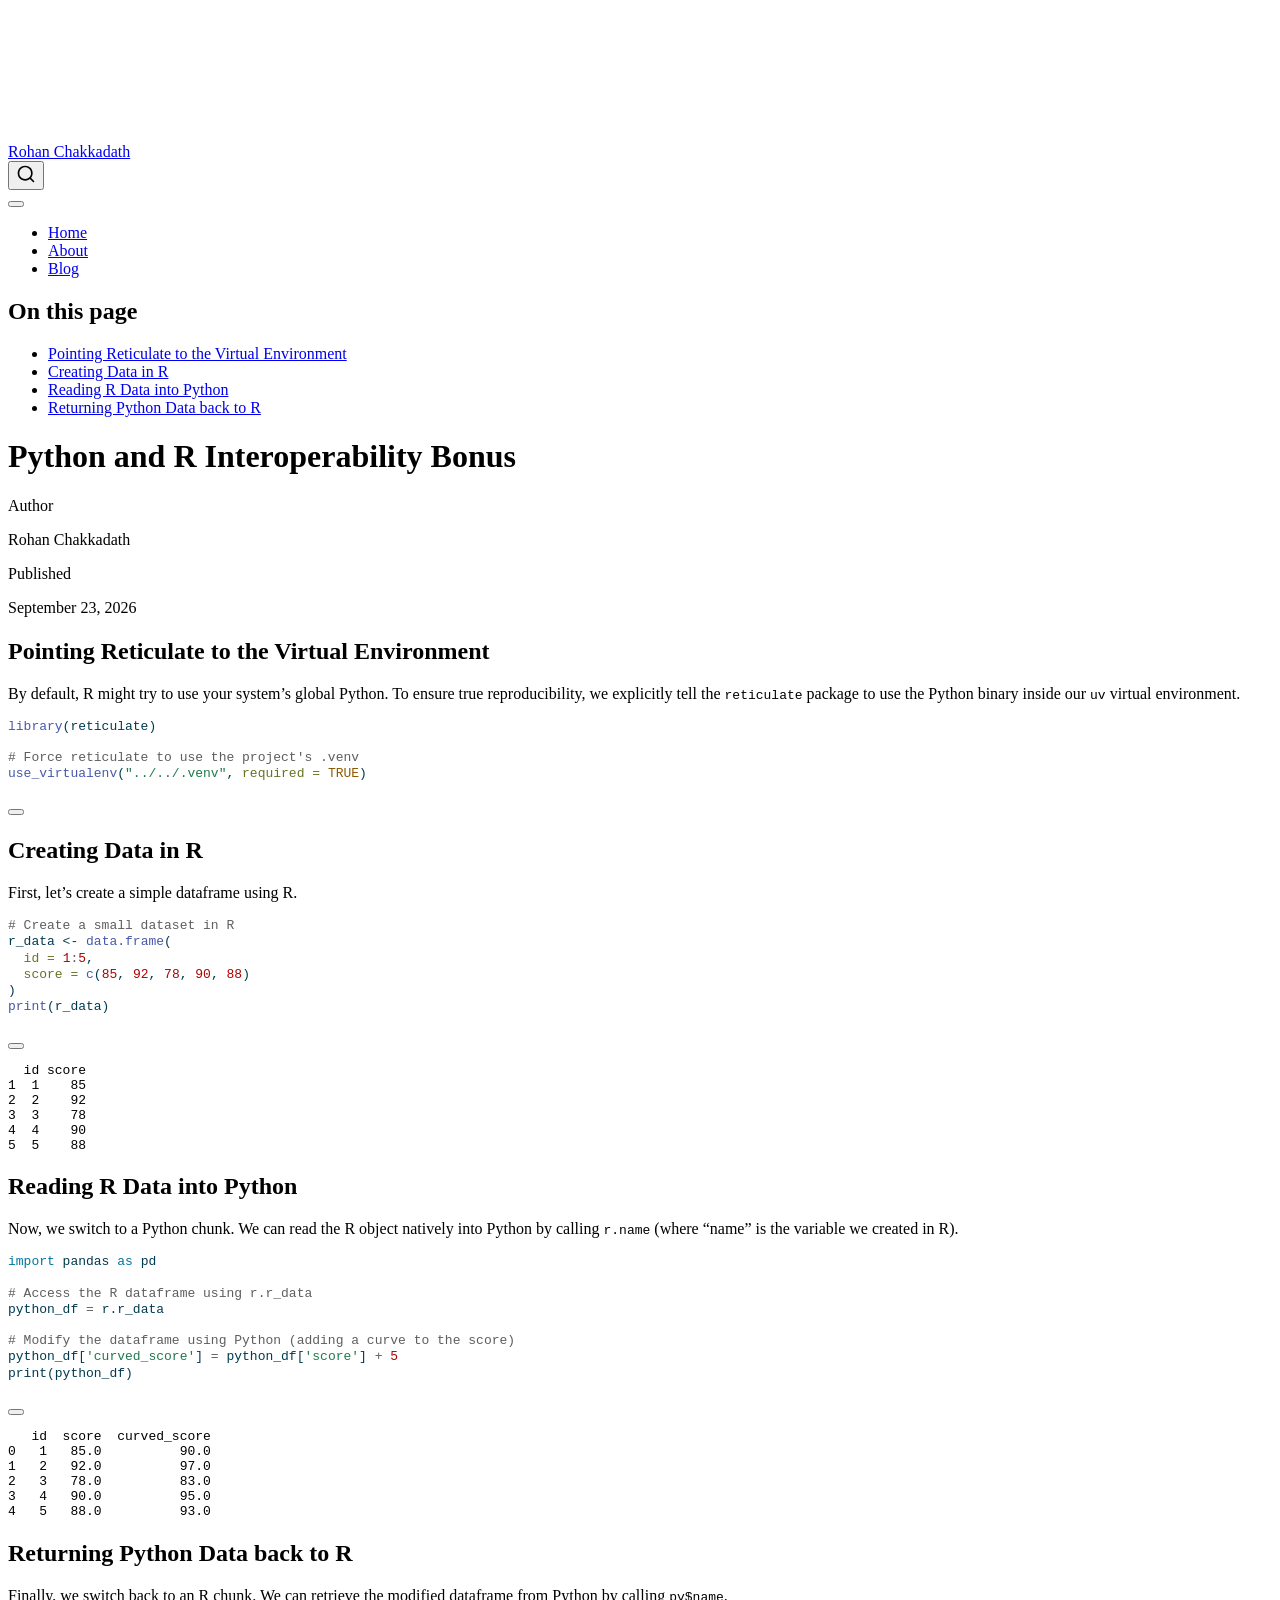
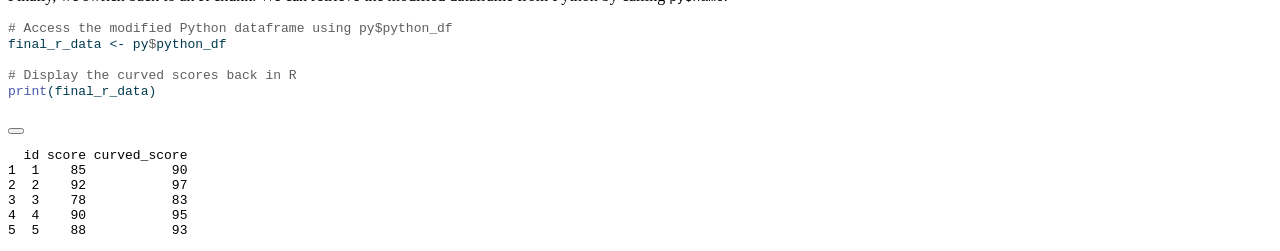
==== docs/posts/bonus-interoperability/index.html @ 159ff7c3 "Bonus post added for interoperability" ====
<!DOCTYPE html>
<html xmlns="http://www.w3.org/1999/xhtml" lang="en" xml:lang="en"><head>

<meta charset="utf-8">
<meta name="generator" content="quarto-1.10.18">

<meta name="viewport" content="width=device-width, initial-scale=1.0, user-scalable=yes">

<meta name="author" content="Rohan Chakkadath">
<meta name="dcterms.date" content="2026-09-23">

<title>Python and R Interoperability Bonus – Rohan Chakkadath</title>
<style>
/* Default styles provided by pandoc.
** See https://pandoc.org/MANUAL.html#variables-for-html for config info.
*/
span.smallcaps{font-variant: small-caps;}
div.columns{display: flex; gap: 1.5em;}
div.column{flex: auto;}
@media screen {
div.columns{gap: min(4vw, 1.5em);}
div.column{overflow-x: auto;}
}
div.hanging-indent{margin-left: 1.5em; text-indent: -1.5em;}
ul.task-list{list-style: none;}
ul.task-list li input[type="checkbox"] {
  width: 0.8em;
  margin: 0 0.8em 0.2em -1em; /* quarto-specific, see https://github.com/quarto-dev/quarto-cli/issues/4556 */ 
  vertical-align: middle;
}
/* CSS for syntax highlighting */
html { -webkit-text-size-adjust: 100%; }
pre > code.sourceCode { white-space: pre; position: relative; }
pre > code.sourceCode > span { display: inline-block; line-height: 1.25; }
pre > code.sourceCode > span:empty { height: 1.2em; }
.sourceCode { overflow: visible; }
code.sourceCode > span { color: inherit; text-decoration: inherit; }
div.sourceCode { margin: 1em 0; }
pre.sourceCode { margin: 0; }
@media screen {
div.sourceCode { overflow: auto; }
}
@media print {
pre > code.sourceCode { white-space: pre-wrap; }
pre > code.sourceCode > span { text-indent: -5em; padding-left: 5em; }
}
pre.numberSource code
  { counter-reset: source-line 0; }
pre.numberSource code > span
  { position: relative; left: -4em; counter-increment: source-line; }
pre.numberSource code > span > a:first-child::before
  { content: counter(source-line);
    position: relative; left: -1em; text-align: right; vertical-align: baseline;
    border: none; display: inline-block;
    -webkit-touch-callout: none; -webkit-user-select: none;
    -khtml-user-select: none; -moz-user-select: none;
    -ms-user-select: none; user-select: none;
    padding: 0 4px; width: 4em;
  }
pre.numberSource { margin-left: 3em;  padding-left: 4px; }
div.sourceCode
  {   }
@media screen {
pre > code.sourceCode > span > a:first-child::before { text-decoration: underline; }
}
</style>


<script src="../../site_libs/quarto-nav/quarto-nav.js"></script>
<script src="../../site_libs/quarto-nav/headroom.min.js"></script>
<script src="../../site_libs/clipboard/clipboard.min.js"></script>
<script src="../../site_libs/quarto-search/autocomplete.umd.js"></script>
<script src="../../site_libs/quarto-search/fuse.min.js"></script>
<script src="../../site_libs/quarto-search/quarto-search.js"></script>
<meta name="quarto:offset" content="../../">
<script src="../../site_libs/quarto-html/quarto.js" type="module"></script>
<script src="../../site_libs/quarto-html/tabsets/tabsets.js" type="module"></script>
<script src="../../site_libs/quarto-html/popper.min.js"></script>
<script src="../../site_libs/quarto-html/tippy.umd.min.js"></script>
<script src="../../site_libs/quarto-html/anchor.min.js"></script>
<link href="../../site_libs/quarto-html/tippy.css" rel="stylesheet">
<link href="../../site_libs/quarto-html/quarto-syntax-highlighting-64a204ab8560d761af7679ceaba22944.css" rel="stylesheet" id="quarto-text-highlighting-styles">
<script src="../../site_libs/bootstrap/bootstrap.min.js"></script>
<link href="../../site_libs/bootstrap/bootstrap-icons.css" rel="stylesheet">
<link href="../../site_libs/bootstrap/bootstrap-445b8638c3d06994fee0907d791121c4.min.css" rel="stylesheet" append-hash="true" id="quarto-bootstrap" data-mode="light">
<script id="quarto-search-options" type="application/json">{
  "location": "navbar",
  "copy-button": false,
  "collapse-after": 3,
  "panel-placement": "end",
  "type": "overlay",
  "limit": 50,
  "keyboard-shortcut": [
    "f",
    "/",
    "s"
  ],
  "show-item-context": false,
  "language": {
    "search-no-results-text": "No results",
    "search-matching-documents-text": "matching documents",
    "search-copy-link-title": "Copy link to search",
    "search-hide-matches-text": "Hide additional matches",
    "search-more-match-text": "more match in this document",
    "search-more-matches-text": "more matches in this document",
    "search-clear-button-title": "Clear",
    "search-text-placeholder": "",
    "search-detached-cancel-button-title": "Cancel",
    "search-submit-button-title": "Submit",
    "search-label": "Search"
  }
}</script>


<link rel="stylesheet" href="../../styles.css">
</head>

<body class="nav-fixed quarto-light">

<div id="quarto-search-results"></div>
  <header id="quarto-header" class="headroom fixed-top">
    <nav class="navbar navbar-expand-lg " data-bs-theme="dark">
      <div class="navbar-container container-fluid">
      <div class="navbar-brand-container mx-auto">
    <a class="navbar-brand" href="../../index.html">
    <span class="navbar-title">Rohan Chakkadath</span>
    </a>
  </div>
            <div id="quarto-search" class="" title="Search"></div>
          <button class="navbar-toggler" type="button" data-bs-toggle="collapse" data-bs-target="#navbarCollapse" aria-controls="navbarCollapse" role="menu" aria-expanded="false" aria-label="Toggle navigation" onclick="if (window.quartoToggleHeadroom) { window.quartoToggleHeadroom(); }">
  <span class="navbar-toggler-icon"></span>
</button>
          <div class="collapse navbar-collapse" id="navbarCollapse">
            <ul class="navbar-nav navbar-nav-scroll me-auto">
  <li class="nav-item">
    <a class="nav-link" href="../../index.html"> 
<span class="menu-text">Home</span></a>
  </li>  
  <li class="nav-item">
    <a class="nav-link" href="../../about.html"> 
<span class="menu-text">About</span></a>
  </li>  
  <li class="nav-item">
    <a class="nav-link" href="../../blog.html"> 
<span class="menu-text">Blog</span></a>
  </li>  
</ul>
          </div> <!-- /navcollapse -->
            <div class="quarto-navbar-tools">
</div>
      </div> <!-- /container-fluid -->
    </nav>
</header>
<!-- content -->
<div id="quarto-content" class="quarto-container page-columns page-rows-contents page-layout-article page-navbar">
<!-- sidebar -->
<!-- margin-sidebar -->
    <div id="quarto-margin-sidebar" class="sidebar margin-sidebar">
        <nav id="TOC" role="doc-toc" class="toc-active">
    <h2 id="toc-title">On this page</h2>
   
  <ul>
  <li><a href="#pointing-reticulate-to-the-virtual-environment" id="toc-pointing-reticulate-to-the-virtual-environment" class="nav-link active" data-scroll-target="#pointing-reticulate-to-the-virtual-environment">Pointing Reticulate to the Virtual Environment</a></li>
  <li><a href="#creating-data-in-r" id="toc-creating-data-in-r" class="nav-link" data-scroll-target="#creating-data-in-r">Creating Data in R</a></li>
  <li><a href="#reading-r-data-into-python" id="toc-reading-r-data-into-python" class="nav-link" data-scroll-target="#reading-r-data-into-python">Reading R Data into Python</a></li>
  <li><a href="#returning-python-data-back-to-r" id="toc-returning-python-data-back-to-r" class="nav-link" data-scroll-target="#returning-python-data-back-to-r">Returning Python Data back to R</a></li>
  </ul>
</nav>
    </div>
<!-- main -->
<main class="content" id="quarto-document-content">

<header id="title-block-header" class="quarto-title-block default">
<div class="quarto-title">
<h1 class="title">Python and R Interoperability Bonus</h1>
</div>



<div class="quarto-title-meta">

    <div>
    <div class="quarto-title-meta-heading">Author</div>
    <div class="quarto-title-meta-contents">
             <p>Rohan Chakkadath </p>
          </div>
  </div>
    
    <div>
    <div class="quarto-title-meta-heading">Published</div>
    <div class="quarto-title-meta-contents">
      <p class="date">September 23, 2026</p>
    </div>
  </div>
  
    
  </div>
  


</header>


<section id="pointing-reticulate-to-the-virtual-environment" class="level2">
<h2 class="anchored" data-anchor-id="pointing-reticulate-to-the-virtual-environment">Pointing Reticulate to the Virtual Environment</h2>
<p>By default, R might try to use your system’s global Python. To ensure true reproducibility, we explicitly tell the <code>reticulate</code> package to use the Python binary inside our <code>uv</code> virtual environment.</p>
<div class="cell">
<div class="code-copy-outer-scaffold"><div class="sourceCode cell-code" id="cb1"><pre class="sourceCode r code-with-copy"><code class="sourceCode r"><span id="cb1-1"><a href="#cb1-1" aria-hidden="true" tabindex="-1"></a><span class="fu">library</span>(reticulate)</span>
<span id="cb1-2"><a href="#cb1-2" aria-hidden="true" tabindex="-1"></a></span>
<span id="cb1-3"><a href="#cb1-3" aria-hidden="true" tabindex="-1"></a><span class="co"># Force reticulate to use the project's .venv</span></span>
<span id="cb1-4"><a href="#cb1-4" aria-hidden="true" tabindex="-1"></a><span class="fu">use_virtualenv</span>(<span class="st">"../../.venv"</span>, <span class="at">required =</span> <span class="cn">TRUE</span>)</span></code></pre></div><button title="Copy to Clipboard" class="code-copy-button"><i class="bi"></i></button></div>
</div>
</section>
<section id="creating-data-in-r" class="level2">
<h2 class="anchored" data-anchor-id="creating-data-in-r">Creating Data in R</h2>
<p>First, let’s create a simple dataframe using R.</p>
<div class="cell">
<div class="code-copy-outer-scaffold"><div class="sourceCode cell-code" id="cb2"><pre class="sourceCode r code-with-copy"><code class="sourceCode r"><span id="cb2-1"><a href="#cb2-1" aria-hidden="true" tabindex="-1"></a><span class="co"># Create a small dataset in R</span></span>
<span id="cb2-2"><a href="#cb2-2" aria-hidden="true" tabindex="-1"></a>r_data <span class="ot">&lt;-</span> <span class="fu">data.frame</span>(</span>
<span id="cb2-3"><a href="#cb2-3" aria-hidden="true" tabindex="-1"></a>  <span class="at">id =</span> <span class="dv">1</span><span class="sc">:</span><span class="dv">5</span>,</span>
<span id="cb2-4"><a href="#cb2-4" aria-hidden="true" tabindex="-1"></a>  <span class="at">score =</span> <span class="fu">c</span>(<span class="dv">85</span>, <span class="dv">92</span>, <span class="dv">78</span>, <span class="dv">90</span>, <span class="dv">88</span>)</span>
<span id="cb2-5"><a href="#cb2-5" aria-hidden="true" tabindex="-1"></a>)</span>
<span id="cb2-6"><a href="#cb2-6" aria-hidden="true" tabindex="-1"></a><span class="fu">print</span>(r_data)</span></code></pre></div><button title="Copy to Clipboard" class="code-copy-button"><i class="bi"></i></button></div>
<div class="cell-output cell-output-stdout">
<pre><code>  id score
1  1    85
2  2    92
3  3    78
4  4    90
5  5    88</code></pre>
</div>
</div>
</section>
<section id="reading-r-data-into-python" class="level2">
<h2 class="anchored" data-anchor-id="reading-r-data-into-python">Reading R Data into Python</h2>
<p>Now, we switch to a Python chunk. We can read the R object natively into Python by calling <code>r.name</code> (where “name” is the variable we created in R).</p>
<div class="cell">
<div class="code-copy-outer-scaffold"><div class="sourceCode cell-code" id="cb4"><pre class="sourceCode python code-with-copy"><code class="sourceCode python"><span id="cb4-1"><a href="#cb4-1" aria-hidden="true" tabindex="-1"></a><span class="im">import</span> pandas <span class="im">as</span> pd</span>
<span id="cb4-2"><a href="#cb4-2" aria-hidden="true" tabindex="-1"></a></span>
<span id="cb4-3"><a href="#cb4-3" aria-hidden="true" tabindex="-1"></a><span class="co"># Access the R dataframe using r.r_data</span></span>
<span id="cb4-4"><a href="#cb4-4" aria-hidden="true" tabindex="-1"></a>python_df <span class="op">=</span> r.r_data</span>
<span id="cb4-5"><a href="#cb4-5" aria-hidden="true" tabindex="-1"></a></span>
<span id="cb4-6"><a href="#cb4-6" aria-hidden="true" tabindex="-1"></a><span class="co"># Modify the dataframe using Python (adding a curve to the score)</span></span>
<span id="cb4-7"><a href="#cb4-7" aria-hidden="true" tabindex="-1"></a>python_df[<span class="st">'curved_score'</span>] <span class="op">=</span> python_df[<span class="st">'score'</span>] <span class="op">+</span> <span class="dv">5</span></span>
<span id="cb4-8"><a href="#cb4-8" aria-hidden="true" tabindex="-1"></a><span class="bu">print</span>(python_df)</span></code></pre></div><button title="Copy to Clipboard" class="code-copy-button"><i class="bi"></i></button></div>
<div class="cell-output cell-output-stdout">
<pre><code>   id  score  curved_score
0   1   85.0          90.0
1   2   92.0          97.0
2   3   78.0          83.0
3   4   90.0          95.0
4   5   88.0          93.0</code></pre>
</div>
</div>
</section>
<section id="returning-python-data-back-to-r" class="level2">
<h2 class="anchored" data-anchor-id="returning-python-data-back-to-r">Returning Python Data back to R</h2>
<p>Finally, we switch back to an R chunk. We can retrieve the modified dataframe from Python by calling <code>py$name</code>.</p>
<div class="cell">
<div class="code-copy-outer-scaffold"><div class="sourceCode cell-code" id="cb6"><pre class="sourceCode r code-with-copy"><code class="sourceCode r"><span id="cb6-1"><a href="#cb6-1" aria-hidden="true" tabindex="-1"></a><span class="co"># Access the modified Python dataframe using py$python_df</span></span>
<span id="cb6-2"><a href="#cb6-2" aria-hidden="true" tabindex="-1"></a>final_r_data <span class="ot">&lt;-</span> py<span class="sc">$</span>python_df</span>
<span id="cb6-3"><a href="#cb6-3" aria-hidden="true" tabindex="-1"></a></span>
<span id="cb6-4"><a href="#cb6-4" aria-hidden="true" tabindex="-1"></a><span class="co"># Display the curved scores back in R</span></span>
<span id="cb6-5"><a href="#cb6-5" aria-hidden="true" tabindex="-1"></a><span class="fu">print</span>(final_r_data)</span></code></pre></div><button title="Copy to Clipboard" class="code-copy-button"><i class="bi"></i></button></div>
<div class="cell-output cell-output-stdout">
<pre><code>  id score curved_score
1  1    85           90
2  2    92           97
3  3    78           83
4  4    90           95
5  5    88           93</code></pre>
</div>
</div>


</section>

</main> <!-- /main -->
<script id="quarto-html-after-body" type="application/javascript">
  window.document.addEventListener("DOMContentLoaded", function (event) {
    const icon = "";
    const anchorJS = new window.AnchorJS();
    anchorJS.options = {
      placement: 'right',
      icon: icon
    };
    anchorJS.add('.anchored');
    const isCodeAnnotation = (el) => {
      for (const clz of el.classList) {
        if (clz.startsWith('code-annotation-')) {                     
          return true;
        }
      }
      return false;
    }
    const onCopySuccess = function(e) {
      // button target
      const button = e.trigger;
      // don't keep focus
      button.blur();
      // flash "checked"
      button.classList.add('code-copy-button-checked');
      var currentTitle = button.getAttribute("title");
      button.setAttribute("title", "Copied!");
      let tooltip;
      if (window.bootstrap) {
        button.setAttribute("data-bs-toggle", "tooltip");
        button.setAttribute("data-bs-placement", "left");
        button.setAttribute("data-bs-title", "Copied!");
        tooltip = new bootstrap.Tooltip(button, 
          { trigger: "manual", 
            customClass: "code-copy-button-tooltip",
            offset: [0, -8]});
        tooltip.show();    
      }
      setTimeout(function() {
        if (tooltip) {
          tooltip.hide();
          button.removeAttribute("data-bs-title");
          button.removeAttribute("data-bs-toggle");
          button.removeAttribute("data-bs-placement");
        }
        button.setAttribute("title", currentTitle);
        button.classList.remove('code-copy-button-checked');
      }, 1000);
      // clear code selection
      e.clearSelection();
    }
    const getTextToCopy = function(trigger) {
      const outerScaffold = trigger.parentElement.cloneNode(true);
      const codeEl = outerScaffold.querySelector('code');
      for (const childEl of codeEl.children) {
        if (isCodeAnnotation(childEl)) {
          childEl.remove();
        }
      }
      return codeEl.innerText;
    }
    const clipboard = new window.ClipboardJS('.code-copy-button:not([data-in-quarto-modal])', {
      text: getTextToCopy
    });
    clipboard.on('success', onCopySuccess);
    if (window.document.getElementById('quarto-embedded-source-code-modal')) {
      const clipboardModal = new window.ClipboardJS('.code-copy-button[data-in-quarto-modal]', {
        text: getTextToCopy,
        container: window.document.getElementById('quarto-embedded-source-code-modal')
      });
      clipboardModal.on('success', onCopySuccess);
    }
      var localhostRegex = new RegExp(/^(?:http|https):\/\/localhost\:?[0-9]*\//);
      var mailtoRegex = new RegExp(/^mailto:/);
        var filterRegex = new RegExp('/' + window.location.host + '/');
      var isInternal = (href) => {
          return filterRegex.test(href) || localhostRegex.test(href) || mailtoRegex.test(href);
      }
      // Inspect non-navigation links and adorn them if external
     var links = window.document.querySelectorAll('a[href]:not(.nav-link):not(.navbar-brand):not(.toc-action):not(.sidebar-link):not(.sidebar-item-toggle):not(.pagination-link):not(.no-external):not([aria-hidden]):not(.dropdown-item):not(.quarto-navigation-tool):not(.about-link)');
      for (var i=0; i<links.length; i++) {
        const link = links[i];
        if (!isInternal(link.href)) {
          // undo the damage that might have been done by quarto-nav.js in the case of
          // links that we want to consider external
          if (link.dataset.originalHref !== undefined) {
            link.href = link.dataset.originalHref;
          }
        }
      }
    function tippyHover(el, contentFn, onTriggerFn, onUntriggerFn) {
      const config = {
        allowHTML: true,
        maxWidth: 500,
        delay: 100,
        arrow: false,
        appendTo: function(el) {
            return el.parentElement;
        },
        interactive: true,
        interactiveBorder: 10,
        theme: 'quarto',
        placement: 'bottom-start',
      };
      if (contentFn) {
        config.content = contentFn;
      }
      if (onTriggerFn) {
        config.onTrigger = onTriggerFn;
      }
      if (onUntriggerFn) {
        config.onUntrigger = onUntriggerFn;
      }
      window.tippy(el, config); 
    }
    const noterefs = window.document.querySelectorAll('a[role="doc-noteref"]');
    for (var i=0; i<noterefs.length; i++) {
      const ref = noterefs[i];
      tippyHover(ref, function() {
        // use id or data attribute instead here
        let href = ref.getAttribute('data-footnote-href') || ref.getAttribute('href');
        try { href = new URL(href).hash; } catch {}
        const id = href.replace(/^#\/?/, "");
        const note = window.document.getElementById(id);
        if (note) {
          return note.innerHTML;
        } else {
          return "";
        }
      });
    }
    const xrefs = window.document.querySelectorAll('a.quarto-xref');
    const processXRef = (id, note) => {
      // Strip column container classes
      const stripColumnClz = (el) => {
        el.classList.remove("page-full", "page-columns");
        if (el.children) {
          for (const child of el.children) {
            stripColumnClz(child);
          }
        }
      }
      stripColumnClz(note)
      if (id === null || id.startsWith('sec-')) {
        // Special case sections, only their first couple elements
        const container = document.createElement("div");
        if (note.children && note.children.length > 2) {
          container.appendChild(note.children[0].cloneNode(true));
          for (let i = 1; i < note.children.length; i++) {
            const child = note.children[i];
            if (child.tagName === "P" && child.innerText === "") {
              continue;
            } else {
              container.appendChild(child.cloneNode(true));
              break;
            }
          }
          if (window.Quarto?.typesetMath) {
            window.Quarto.typesetMath(container);
          }
          return container.innerHTML
        } else {
          if (window.Quarto?.typesetMath) {
            window.Quarto.typesetMath(note);
          }
          return note.innerHTML;
        }
      } else {
        // Remove any anchor links if they are present
        const anchorLink = note.querySelector('a.anchorjs-link');
        if (anchorLink) {
          anchorLink.remove();
        }
        if (window.Quarto?.typesetMath) {
          window.Quarto.typesetMath(note);
        }
        if (note.classList.contains("callout")) {
          return note.outerHTML;
        } else {
          return note.innerHTML;
        }
      }
    }
    for (var i=0; i<xrefs.length; i++) {
      const xref = xrefs[i];
      tippyHover(xref, undefined, function(instance) {
        instance.disable();
        let url = xref.getAttribute('href');
        let hash = undefined; 
        if (url.startsWith('#')) {
          hash = url;
        } else {
          try { hash = new URL(url).hash; } catch {}
        }
        if (hash) {
          const id = hash.replace(/^#\/?/, "");
          const note = window.document.getElementById(id);
          if (note !== null) {
            try {
              const html = processXRef(id, note.cloneNode(true));
              instance.setContent(html);
            } finally {
              instance.enable();
              instance.show();
            }
          } else {
            // See if we can fetch this
            fetch(url.split('#')[0])
            .then(res => res.text())
            .then(html => {
              const parser = new DOMParser();
              const htmlDoc = parser.parseFromString(html, "text/html");
              const note = htmlDoc.getElementById(id);
              if (note !== null) {
                const html = processXRef(id, note);
                instance.setContent(html);
              } 
            }).finally(() => {
              instance.enable();
              instance.show();
            });
          }
        } else {
          // See if we can fetch a full url (with no hash to target)
          // This is a special case and we should probably do some content thinning / targeting
          fetch(url)
          .then(res => res.text())
          .then(html => {
            const parser = new DOMParser();
            const htmlDoc = parser.parseFromString(html, "text/html");
            const note = htmlDoc.querySelector('main.content');
            if (note !== null) {
              // This should only happen for chapter cross references
              // (since there is no id in the URL)
              // remove the first header
              if (note.children.length > 0 && note.children[0].tagName === "HEADER") {
                note.children[0].remove();
              }
              const html = processXRef(null, note);
              instance.setContent(html);
            } 
          }).finally(() => {
            instance.enable();
            instance.show();
          });
        }
      }, function(instance) {
      });
    }
        let selectedAnnoteEl;
        const selectorForAnnotation = ( cell, annotation) => {
          let cellAttr = 'data-code-cell="' + cell + '"';
          let lineAttr = 'data-code-annotation="' +  annotation + '"';
          const selector = 'span[' + cellAttr + '][' + lineAttr + ']';
          return selector;
        }
        const selectCodeLines = (annoteEl) => {
          const doc = window.document;
          const targetCell = annoteEl.getAttribute("data-target-cell");
          const targetAnnotation = annoteEl.getAttribute("data-target-annotation");
          const annoteSpan = window.document.querySelector(selectorForAnnotation(targetCell, targetAnnotation));
          const lines = annoteSpan.getAttribute("data-code-lines").split(",");
          const lineIds = lines.map((line) => {
            return targetCell + "-" + line;
          })
          let top = null;
          let height = null;
          let parent = null;
          if (lineIds.length > 0) {
              //compute the position of the single el (top and bottom and make a div)
              const el = window.document.getElementById(lineIds[0]);
              top = el.offsetTop;
              height = el.offsetHeight;
              parent = el.parentElement.parentElement;
            if (lineIds.length > 1) {
              const lastEl = window.document.getElementById(lineIds[lineIds.length - 1]);
              const bottom = lastEl.offsetTop + lastEl.offsetHeight;
              height = bottom - top;
            }
            if (top !== null && height !== null && parent !== null) {
              // cook up a div (if necessary) and position it 
              let div = window.document.getElementById("code-annotation-line-highlight");
              if (div === null) {
                div = window.document.createElement("div");
                div.setAttribute("id", "code-annotation-line-highlight");
                div.style.position = 'absolute';
                parent.appendChild(div);
              }
              div.style.top = top - 2 + "px";
              div.style.height = height + 4 + "px";
              div.style.left = 0;
              let gutterDiv = window.document.getElementById("code-annotation-line-highlight-gutter");
              if (gutterDiv === null) {
                gutterDiv = window.document.createElement("div");
                gutterDiv.setAttribute("id", "code-annotation-line-highlight-gutter");
                gutterDiv.style.position = 'absolute';
                const codeCell = window.document.getElementById(targetCell);
                const gutter = codeCell.querySelector('.code-annotation-gutter');
                gutter.appendChild(gutterDiv);
              }
              gutterDiv.style.top = top - 2 + "px";
              gutterDiv.style.height = height + 4 + "px";
            }
            selectedAnnoteEl = annoteEl;
          }
        };
        const unselectCodeLines = () => {
          const elementsIds = ["code-annotation-line-highlight", "code-annotation-line-highlight-gutter"];
          elementsIds.forEach((elId) => {
            const div = window.document.getElementById(elId);
            if (div) {
              div.remove();
            }
          });
          selectedAnnoteEl = undefined;
        };
          // Handle positioning of the toggle
      window.addEventListener(
        "resize",
        throttle(() => {
          elRect = undefined;
          if (selectedAnnoteEl) {
            selectCodeLines(selectedAnnoteEl);
          }
        }, 10)
      );
      function throttle(fn, ms) {
      let throttle = false;
      let timer;
        return (...args) => {
          if(!throttle) { // first call gets through
              fn.apply(this, args);
              throttle = true;
          } else { // all the others get throttled
              if(timer) clearTimeout(timer); // cancel #2
              timer = setTimeout(() => {
                fn.apply(this, args);
                timer = throttle = false;
              }, ms);
          }
        };
      }
        // Attach click handler to the DT
        const annoteDls = window.document.querySelectorAll('dt[data-target-cell]');
        for (const annoteDlNode of annoteDls) {
          annoteDlNode.addEventListener('click', (event) => {
            const clickedEl = event.target;
            if (clickedEl !== selectedAnnoteEl) {
              unselectCodeLines();
              const activeEl = window.document.querySelector('dt[data-target-cell].code-annotation-active');
              if (activeEl) {
                activeEl.classList.remove('code-annotation-active');
              }
              selectCodeLines(clickedEl);
              clickedEl.classList.add('code-annotation-active');
            } else {
              // Unselect the line
              unselectCodeLines();
              clickedEl.classList.remove('code-annotation-active');
            }
          });
        }
    const findCites = (el) => {
      const parentEl = el.parentElement;
      if (parentEl) {
        const cites = parentEl.dataset.cites;
        if (cites) {
          return {
            el,
            cites: cites.split(' ')
          };
        } else {
          return findCites(el.parentElement)
        }
      } else {
        return undefined;
      }
    };
    var bibliorefs = window.document.querySelectorAll('a[role="doc-biblioref"]');
    for (var i=0; i<bibliorefs.length; i++) {
      const ref = bibliorefs[i];
      const citeInfo = findCites(ref);
      if (citeInfo) {
        tippyHover(citeInfo.el, function() {
          var popup = window.document.createElement('div');
          citeInfo.cites.forEach(function(cite) {
            var citeDiv = window.document.createElement('div');
            citeDiv.classList.add('hanging-indent');
            citeDiv.classList.add('csl-entry');
            var biblioDiv = window.document.getElementById('ref-' + cite);
            if (biblioDiv) {
              citeDiv.innerHTML = biblioDiv.innerHTML;
            }
            popup.appendChild(citeDiv);
          });
          return popup.innerHTML;
        });
      }
    }
  });
  </script>
</div> <!-- /content -->




</body></html>
---- docs/site_libs/quarto-html/tippy.css ----
.tippy-box[data-animation=fade][data-state=hidden]{opacity:0}[data-tippy-root]{max-width:calc(100vw - 10px)}.tippy-box{position:relative;background-color:#333;color:#fff;border-radius:4px;font-size:14px;line-height:1.4;white-space:normal;outline:0;transition-property:transform,visibility,opacity}.tippy-box[data-placement^=top]>.tippy-arrow{bottom:0}.tippy-box[data-placement^=top]>.tippy-arrow:before{bottom:-7px;left:0;border-width:8px 8px 0;border-top-color:initial;transform-origin:center top}.tippy-box[data-placement^=bottom]>.tippy-arrow{top:0}.tippy-box[data-placement^=bottom]>.tippy-arrow:before{top:-7px;left:0;border-width:0 8px 8px;border-bottom-color:initial;transform-origin:center bottom}.tippy-box[data-placement^=left]>.tippy-arrow{right:0}.tippy-box[data-placement^=left]>.tippy-arrow:before{border-width:8px 0 8px 8px;border-left-color:initial;right:-7px;transform-origin:center left}.tippy-box[data-placement^=right]>.tippy-arrow{left:0}.tippy-box[data-placement^=right]>.tippy-arrow:before{left:-7px;border-width:8px 8px 8px 0;border-right-color:initial;transform-origin:center right}.tippy-box[data-inertia][data-state=visible]{transition-timing-function:cubic-bezier(.54,1.5,.38,1.11)}.tippy-arrow{width:16px;height:16px;color:#333}.tippy-arrow:before{content:"";position:absolute;border-color:transparent;border-style:solid}.tippy-content{position:relative;padding:5px 9px;z-index:1}
---- docs/site_libs/quarto-html/quarto-syntax-highlighting-64a204ab8560d761af7679ceaba22944.css ----
/* quarto syntax highlight colors */
:root {
  --quarto-hl-ot-color: #003B4F;
  --quarto-hl-at-color: #657422;
  --quarto-hl-ss-color: #20794D;
  --quarto-hl-an-color: #5E5E5E;
  --quarto-hl-fu-color: #4758AB;
  --quarto-hl-st-color: #20794D;
  --quarto-hl-cf-color: #003B4F;
  --quarto-hl-op-color: #5E5E5E;
  --quarto-hl-er-color: #AD0000;
  --quarto-hl-bn-color: #AD0000;
  --quarto-hl-al-color: #AD0000;
  --quarto-hl-va-color: #111111;
  --quarto-hl-bu-color: inherit;
  --quarto-hl-ex-color: inherit;
  --quarto-hl-pp-color: #AD0000;
  --quarto-hl-in-color: #5E5E5E;
  --quarto-hl-vs-color: #20794D;
  --quarto-hl-wa-color: #5E5E5E;
  --quarto-hl-do-color: #5E5E5E;
  --quarto-hl-im-color: #00769E;
  --quarto-hl-ch-color: #20794D;
  --quarto-hl-dt-color: #AD0000;
  --quarto-hl-fl-color: #AD0000;
  --quarto-hl-co-color: #5E5E5E;
  --quarto-hl-cv-color: #5E5E5E;
  --quarto-hl-cn-color: #8f5902;
  --quarto-hl-sc-color: #5E5E5E;
  --quarto-hl-dv-color: #AD0000;
  --quarto-hl-kw-color: #003B4F;
}

/* other quarto variables */
:root {
  --quarto-font-monospace: SFMono-Regular, Menlo, Monaco, Consolas, "Liberation Mono", "Courier New", monospace;
}

/* syntax highlight based on Pandoc's rules */
pre > code.sourceCode > span {
  color: #003B4F;
}

code.sourceCode > span {
  color: #003B4F;
}

div.sourceCode,
div.sourceCode pre.sourceCode {
  color: #003B4F;
}

/* Normal */
code span {
  color: #003B4F;
}

/* Alert */
code span.al {
  color: #AD0000;
  font-style: inherit;
}

/* Annotation */
code span.an {
  color: #5E5E5E;
  font-style: inherit;
}

/* Attribute */
code span.at {
  color: #657422;
  font-style: inherit;
}

/* BaseN */
code span.bn {
  color: #AD0000;
  font-style: inherit;
}

/* BuiltIn */
code span.bu {
  font-style: inherit;
}

/* ControlFlow */
code span.cf {
  color: #003B4F;
  font-weight: bold;
  font-style: inherit;
}

/* Char */
code span.ch {
  color: #20794D;
  font-style: inherit;
}

/* Constant */
code span.cn {
  color: #8f5902;
  font-style: inherit;
}

/* Comment */
code span.co {
  color: #5E5E5E;
  font-style: inherit;
}

/* CommentVar */
code span.cv {
  color: #5E5E5E;
  font-style: italic;
}

/* Documentation */
code span.do {
  color: #5E5E5E;
  font-style: italic;
}

/* DataType */
code span.dt {
  color: #AD0000;
  font-style: inherit;
}

/* DecVal */
code span.dv {
  color: #AD0000;
  font-style: inherit;
}

/* Error */
code span.er {
  color: #AD0000;
  font-style: inherit;
}

/* Extension */
code span.ex {
  font-style: inherit;
}

/* Float */
code span.fl {
  color: #AD0000;
  font-style: inherit;
}

/* Function */
code span.fu {
  color: #4758AB;
  font-style: inherit;
}

/* Import */
code span.im {
  color: #00769E;
  font-style: inherit;
}

/* Information */
code span.in {
  color: #5E5E5E;
  font-style: inherit;
}

/* Keyword */
code span.kw {
  color: #003B4F;
  font-weight: bold;
  font-style: inherit;
}

/* Operator */
code span.op {
  color: #5E5E5E;
  font-style: inherit;
}

/* Other */
code span.ot {
  color: #003B4F;
  font-style: inherit;
}

/* Preprocessor */
code span.pp {
  color: #AD0000;
  font-style: inherit;
}

/* SpecialChar */
code span.sc {
  color: #5E5E5E;
  font-style: inherit;
}

/* SpecialString */
code span.ss {
  color: #20794D;
  font-style: inherit;
}

/* String */
code span.st {
  color: #20794D;
  font-style: inherit;
}

/* Variable */
code span.va {
  color: #111111;
  font-style: inherit;
}

/* VerbatimString */
code span.vs {
  color: #20794D;
  font-style: inherit;
}

/* Warning */
code span.wa {
  color: #5E5E5E;
  font-style: italic;
}

.prevent-inlining {
  content: "</";
}

/*# sourceMappingURL=9d8d5bb603a83b8298b89080a598c93b.css.map */
---- docs/styles.css ----
/* css styles */
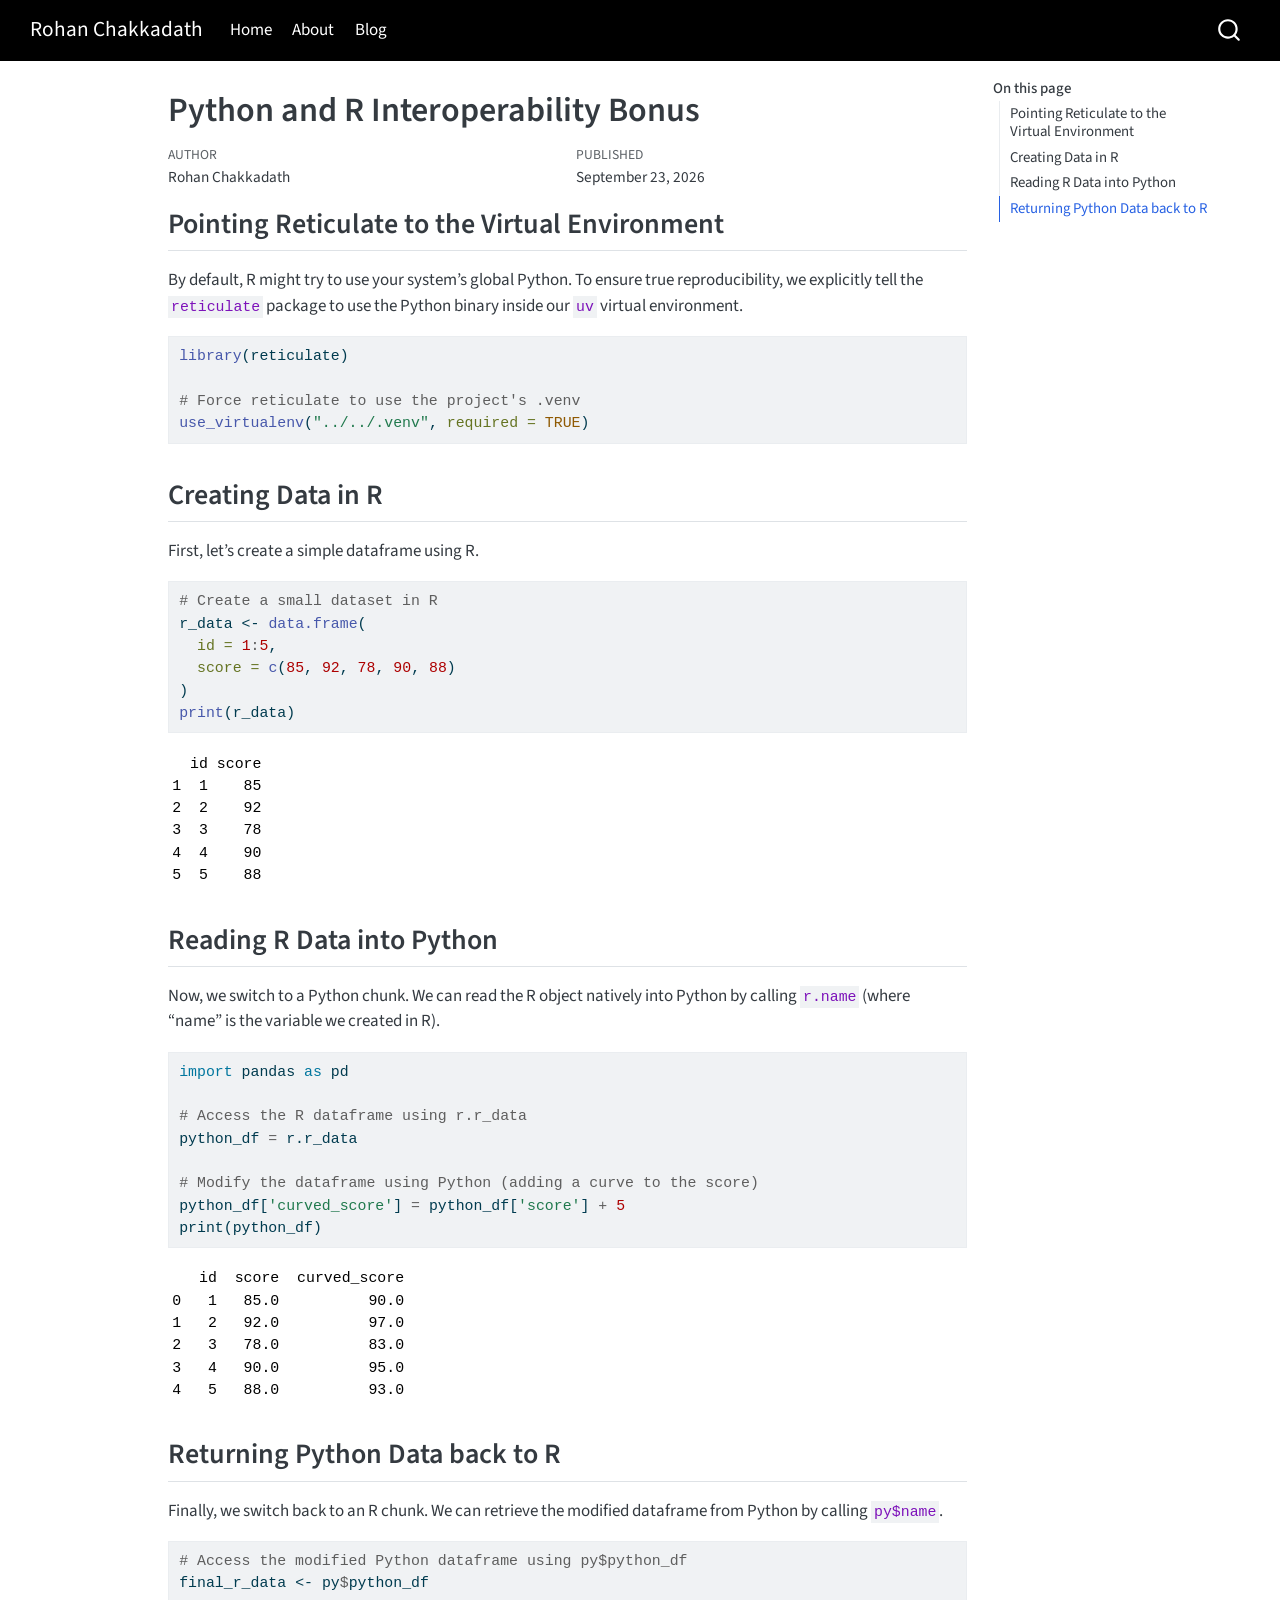
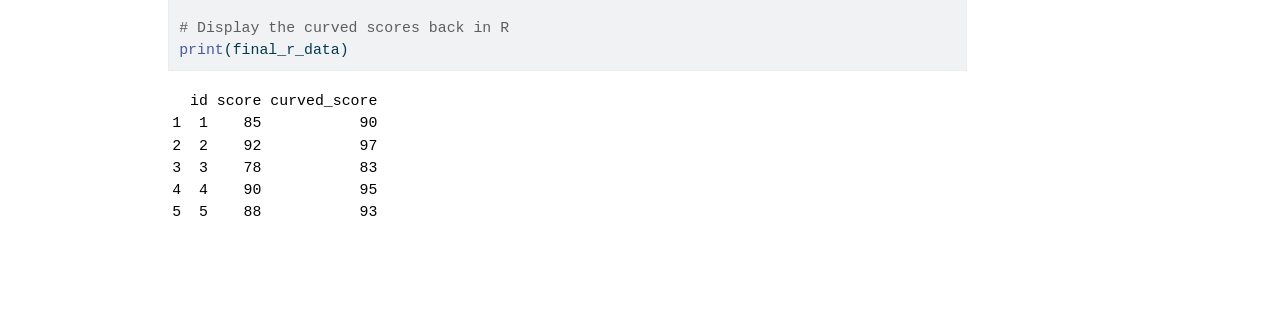
==== commit d5171525: "Cosmetic changes -2" ====
--- a/docs/posts/bonus-interoperability/index.html
+++ b/docs/posts/bonus-interoperability/index.html
@@ -82,7 +82,7 @@
 <link href="../../site_libs/quarto-html/quarto-syntax-highlighting-64a204ab8560d761af7679ceaba22944.css" rel="stylesheet" id="quarto-text-highlighting-styles">
 <script src="../../site_libs/bootstrap/bootstrap.min.js"></script>
 <link href="../../site_libs/bootstrap/bootstrap-icons.css" rel="stylesheet">
-<link href="../../site_libs/bootstrap/bootstrap-445b8638c3d06994fee0907d791121c4.min.css" rel="stylesheet" append-hash="true" id="quarto-bootstrap" data-mode="light">
+<link href="../../site_libs/bootstrap/bootstrap-744c221797adae6994a861aae222cea1.min.css" rel="stylesheet" append-hash="true" id="quarto-bootstrap" data-mode="light">
 <script id="quarto-search-options" type="application/json">{
   "location": "navbar",
   "copy-button": false,
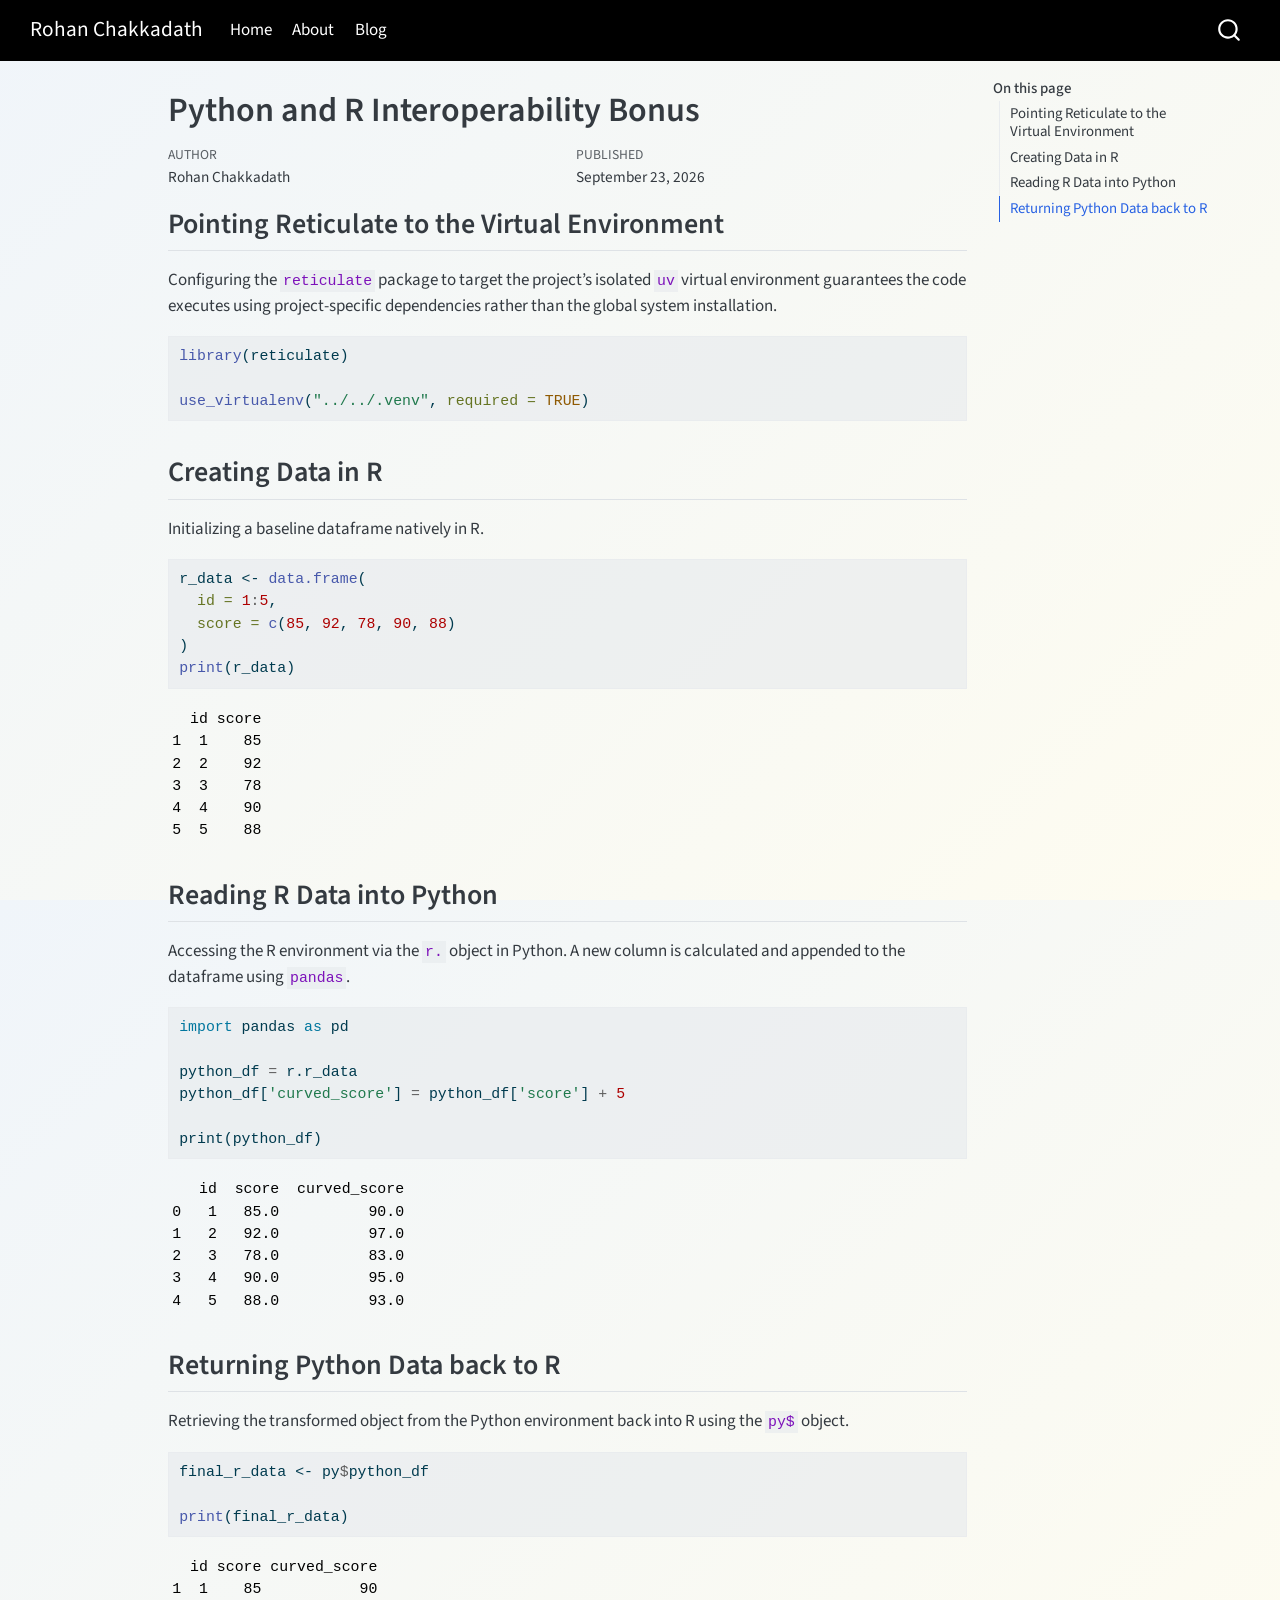
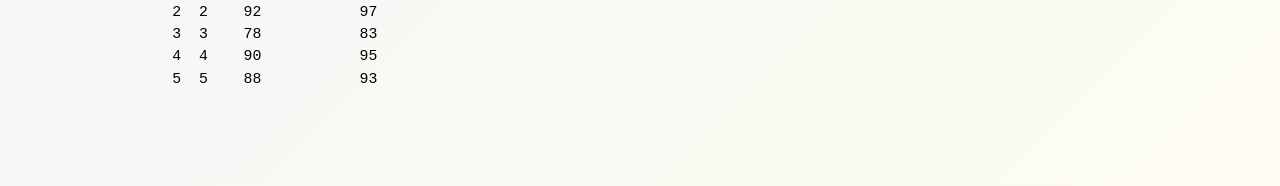
==== commit 55aa31e5: "Changes to background colors, added missing description and some basic code clean up (warning hide)" ====
--- a/docs/posts/bonus-interoperability/index.html
+++ b/docs/posts/bonus-interoperability/index.html
@@ -201,26 +201,30 @@
 </header>
 
 
+<style>
+  /* A soft linear gradient blending R's steel blue and Python's subtle yellow */
+  body {
+    background: linear-gradient(135deg, #f0f5fa 0%, #fefcf0 100%);
+  }
+</style>
 <section id="pointing-reticulate-to-the-virtual-environment" class="level2">
 <h2 class="anchored" data-anchor-id="pointing-reticulate-to-the-virtual-environment">Pointing Reticulate to the Virtual Environment</h2>
-<p>By default, R might try to use your system’s global Python. To ensure true reproducibility, we explicitly tell the <code>reticulate</code> package to use the Python binary inside our <code>uv</code> virtual environment.</p>
+<p>Configuring the <code>reticulate</code> package to target the project’s isolated <code>uv</code> virtual environment guarantees the code executes using project-specific dependencies rather than the global system installation.</p>
 <div class="cell">
 <div class="code-copy-outer-scaffold"><div class="sourceCode cell-code" id="cb1"><pre class="sourceCode r code-with-copy"><code class="sourceCode r"><span id="cb1-1"><a href="#cb1-1" aria-hidden="true" tabindex="-1"></a><span class="fu">library</span>(reticulate)</span>
 <span id="cb1-2"><a href="#cb1-2" aria-hidden="true" tabindex="-1"></a></span>
-<span id="cb1-3"><a href="#cb1-3" aria-hidden="true" tabindex="-1"></a><span class="co"># Force reticulate to use the project's .venv</span></span>
-<span id="cb1-4"><a href="#cb1-4" aria-hidden="true" tabindex="-1"></a><span class="fu">use_virtualenv</span>(<span class="st">"../../.venv"</span>, <span class="at">required =</span> <span class="cn">TRUE</span>)</span></code></pre></div><button title="Copy to Clipboard" class="code-copy-button"><i class="bi"></i></button></div>
+<span id="cb1-3"><a href="#cb1-3" aria-hidden="true" tabindex="-1"></a><span class="fu">use_virtualenv</span>(<span class="st">"../../.venv"</span>, <span class="at">required =</span> <span class="cn">TRUE</span>)</span></code></pre></div><button title="Copy to Clipboard" class="code-copy-button"><i class="bi"></i></button></div>
 </div>
 </section>
 <section id="creating-data-in-r" class="level2">
 <h2 class="anchored" data-anchor-id="creating-data-in-r">Creating Data in R</h2>
-<p>First, let’s create a simple dataframe using R.</p>
+<p>Initializing a baseline dataframe natively in R.</p>
 <div class="cell">
-<div class="code-copy-outer-scaffold"><div class="sourceCode cell-code" id="cb2"><pre class="sourceCode r code-with-copy"><code class="sourceCode r"><span id="cb2-1"><a href="#cb2-1" aria-hidden="true" tabindex="-1"></a><span class="co"># Create a small dataset in R</span></span>
-<span id="cb2-2"><a href="#cb2-2" aria-hidden="true" tabindex="-1"></a>r_data <span class="ot">&lt;-</span> <span class="fu">data.frame</span>(</span>
-<span id="cb2-3"><a href="#cb2-3" aria-hidden="true" tabindex="-1"></a>  <span class="at">id =</span> <span class="dv">1</span><span class="sc">:</span><span class="dv">5</span>,</span>
-<span id="cb2-4"><a href="#cb2-4" aria-hidden="true" tabindex="-1"></a>  <span class="at">score =</span> <span class="fu">c</span>(<span class="dv">85</span>, <span class="dv">92</span>, <span class="dv">78</span>, <span class="dv">90</span>, <span class="dv">88</span>)</span>
-<span id="cb2-5"><a href="#cb2-5" aria-hidden="true" tabindex="-1"></a>)</span>
-<span id="cb2-6"><a href="#cb2-6" aria-hidden="true" tabindex="-1"></a><span class="fu">print</span>(r_data)</span></code></pre></div><button title="Copy to Clipboard" class="code-copy-button"><i class="bi"></i></button></div>
+<div class="code-copy-outer-scaffold"><div class="sourceCode cell-code" id="cb2"><pre class="sourceCode r code-with-copy"><code class="sourceCode r"><span id="cb2-1"><a href="#cb2-1" aria-hidden="true" tabindex="-1"></a>r_data <span class="ot">&lt;-</span> <span class="fu">data.frame</span>(</span>
+<span id="cb2-2"><a href="#cb2-2" aria-hidden="true" tabindex="-1"></a>  <span class="at">id =</span> <span class="dv">1</span><span class="sc">:</span><span class="dv">5</span>,</span>
+<span id="cb2-3"><a href="#cb2-3" aria-hidden="true" tabindex="-1"></a>  <span class="at">score =</span> <span class="fu">c</span>(<span class="dv">85</span>, <span class="dv">92</span>, <span class="dv">78</span>, <span class="dv">90</span>, <span class="dv">88</span>)</span>
+<span id="cb2-4"><a href="#cb2-4" aria-hidden="true" tabindex="-1"></a>)</span>
+<span id="cb2-5"><a href="#cb2-5" aria-hidden="true" tabindex="-1"></a><span class="fu">print</span>(r_data)</span></code></pre></div><button title="Copy to Clipboard" class="code-copy-button"><i class="bi"></i></button></div>
 <div class="cell-output cell-output-stdout">
 <pre><code>  id score
 1  1    85
@@ -233,16 +237,14 @@
 </section>
 <section id="reading-r-data-into-python" class="level2">
 <h2 class="anchored" data-anchor-id="reading-r-data-into-python">Reading R Data into Python</h2>
-<p>Now, we switch to a Python chunk. We can read the R object natively into Python by calling <code>r.name</code> (where “name” is the variable we created in R).</p>
+<p>Accessing the R environment via the <code>r.</code> object in Python. A new column is calculated and appended to the dataframe using <code>pandas</code>.</p>
 <div class="cell">
 <div class="code-copy-outer-scaffold"><div class="sourceCode cell-code" id="cb4"><pre class="sourceCode python code-with-copy"><code class="sourceCode python"><span id="cb4-1"><a href="#cb4-1" aria-hidden="true" tabindex="-1"></a><span class="im">import</span> pandas <span class="im">as</span> pd</span>
 <span id="cb4-2"><a href="#cb4-2" aria-hidden="true" tabindex="-1"></a></span>
-<span id="cb4-3"><a href="#cb4-3" aria-hidden="true" tabindex="-1"></a><span class="co"># Access the R dataframe using r.r_data</span></span>
-<span id="cb4-4"><a href="#cb4-4" aria-hidden="true" tabindex="-1"></a>python_df <span class="op">=</span> r.r_data</span>
+<span id="cb4-3"><a href="#cb4-3" aria-hidden="true" tabindex="-1"></a>python_df <span class="op">=</span> r.r_data</span>
+<span id="cb4-4"><a href="#cb4-4" aria-hidden="true" tabindex="-1"></a>python_df[<span class="st">'curved_score'</span>] <span class="op">=</span> python_df[<span class="st">'score'</span>] <span class="op">+</span> <span class="dv">5</span></span>
 <span id="cb4-5"><a href="#cb4-5" aria-hidden="true" tabindex="-1"></a></span>
-<span id="cb4-6"><a href="#cb4-6" aria-hidden="true" tabindex="-1"></a><span class="co"># Modify the dataframe using Python (adding a curve to the score)</span></span>
-<span id="cb4-7"><a href="#cb4-7" aria-hidden="true" tabindex="-1"></a>python_df[<span class="st">'curved_score'</span>] <span class="op">=</span> python_df[<span class="st">'score'</span>] <span class="op">+</span> <span class="dv">5</span></span>
-<span id="cb4-8"><a href="#cb4-8" aria-hidden="true" tabindex="-1"></a><span class="bu">print</span>(python_df)</span></code></pre></div><button title="Copy to Clipboard" class="code-copy-button"><i class="bi"></i></button></div>
+<span id="cb4-6"><a href="#cb4-6" aria-hidden="true" tabindex="-1"></a><span class="bu">print</span>(python_df)</span></code></pre></div><button title="Copy to Clipboard" class="code-copy-button"><i class="bi"></i></button></div>
 <div class="cell-output cell-output-stdout">
 <pre><code>   id  score  curved_score
 0   1   85.0          90.0
@@ -255,13 +257,11 @@
 </section>
 <section id="returning-python-data-back-to-r" class="level2">
 <h2 class="anchored" data-anchor-id="returning-python-data-back-to-r">Returning Python Data back to R</h2>
-<p>Finally, we switch back to an R chunk. We can retrieve the modified dataframe from Python by calling <code>py$name</code>.</p>
+<p>Retrieving the transformed object from the Python environment back into R using the <code>py$</code> object.</p>
 <div class="cell">
-<div class="code-copy-outer-scaffold"><div class="sourceCode cell-code" id="cb6"><pre class="sourceCode r code-with-copy"><code class="sourceCode r"><span id="cb6-1"><a href="#cb6-1" aria-hidden="true" tabindex="-1"></a><span class="co"># Access the modified Python dataframe using py$python_df</span></span>
-<span id="cb6-2"><a href="#cb6-2" aria-hidden="true" tabindex="-1"></a>final_r_data <span class="ot">&lt;-</span> py<span class="sc">$</span>python_df</span>
-<span id="cb6-3"><a href="#cb6-3" aria-hidden="true" tabindex="-1"></a></span>
-<span id="cb6-4"><a href="#cb6-4" aria-hidden="true" tabindex="-1"></a><span class="co"># Display the curved scores back in R</span></span>
-<span id="cb6-5"><a href="#cb6-5" aria-hidden="true" tabindex="-1"></a><span class="fu">print</span>(final_r_data)</span></code></pre></div><button title="Copy to Clipboard" class="code-copy-button"><i class="bi"></i></button></div>
+<div class="code-copy-outer-scaffold"><div class="sourceCode cell-code" id="cb6"><pre class="sourceCode r code-with-copy"><code class="sourceCode r"><span id="cb6-1"><a href="#cb6-1" aria-hidden="true" tabindex="-1"></a>final_r_data <span class="ot">&lt;-</span> py<span class="sc">$</span>python_df</span>
+<span id="cb6-2"><a href="#cb6-2" aria-hidden="true" tabindex="-1"></a></span>
+<span id="cb6-3"><a href="#cb6-3" aria-hidden="true" tabindex="-1"></a><span class="fu">print</span>(final_r_data)</span></code></pre></div><button title="Copy to Clipboard" class="code-copy-button"><i class="bi"></i></button></div>
 <div class="cell-output cell-output-stdout">
 <pre><code>  id score curved_score
 1  1    85           90
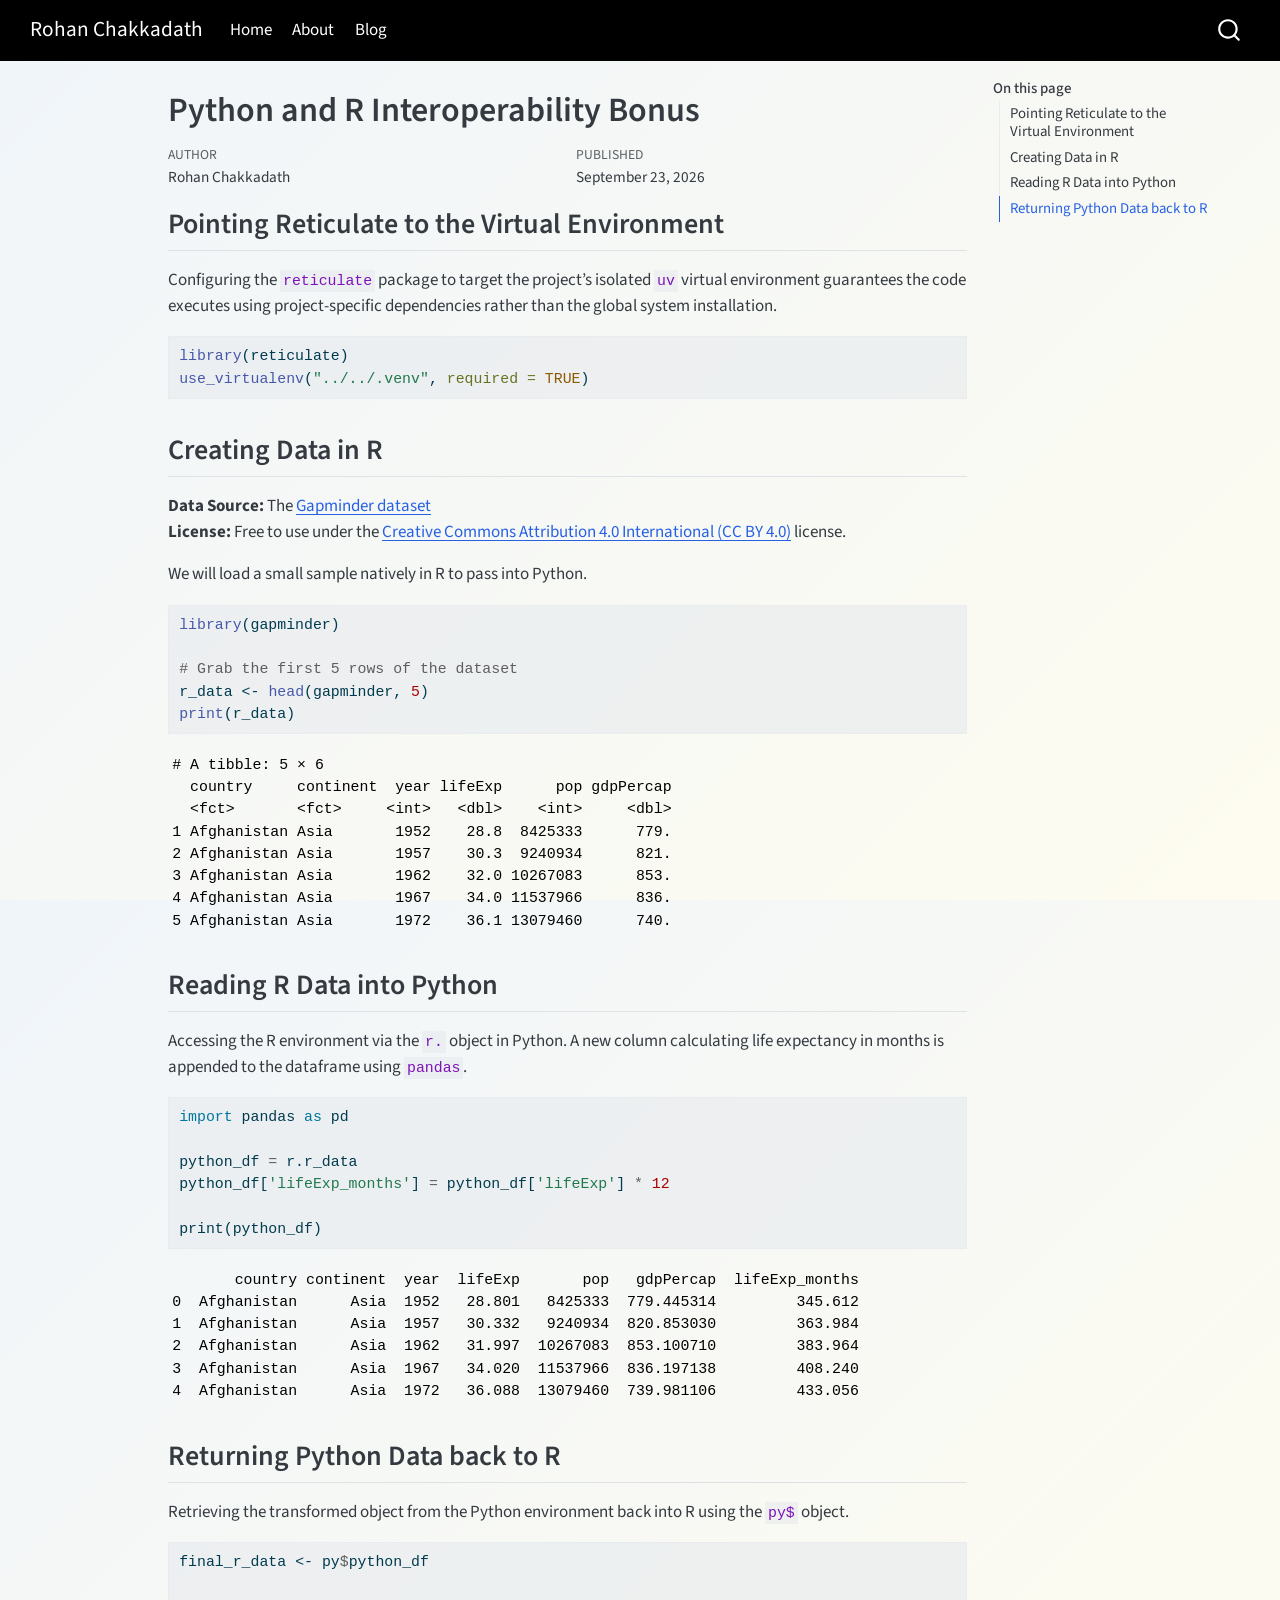
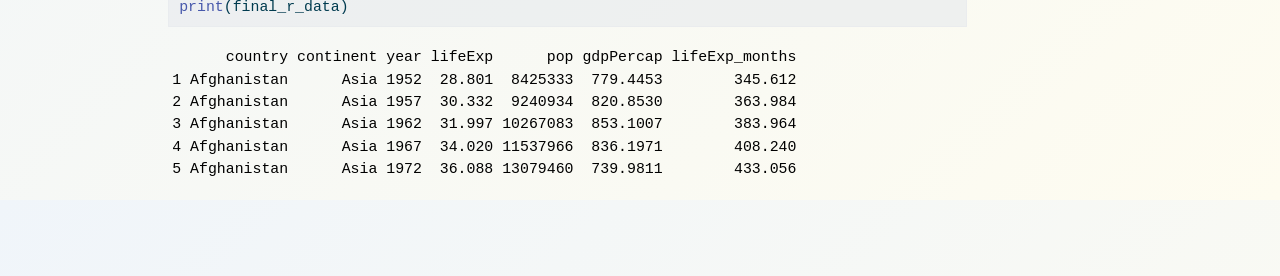
==== commit 5aa2d1ec: "Final" ====
--- a/docs/posts/bonus-interoperability/index.html
+++ b/docs/posts/bonus-interoperability/index.html
@@ -212,46 +212,49 @@
 <p>Configuring the <code>reticulate</code> package to target the project’s isolated <code>uv</code> virtual environment guarantees the code executes using project-specific dependencies rather than the global system installation.</p>
 <div class="cell">
 <div class="code-copy-outer-scaffold"><div class="sourceCode cell-code" id="cb1"><pre class="sourceCode r code-with-copy"><code class="sourceCode r"><span id="cb1-1"><a href="#cb1-1" aria-hidden="true" tabindex="-1"></a><span class="fu">library</span>(reticulate)</span>
-<span id="cb1-2"><a href="#cb1-2" aria-hidden="true" tabindex="-1"></a></span>
-<span id="cb1-3"><a href="#cb1-3" aria-hidden="true" tabindex="-1"></a><span class="fu">use_virtualenv</span>(<span class="st">"../../.venv"</span>, <span class="at">required =</span> <span class="cn">TRUE</span>)</span></code></pre></div><button title="Copy to Clipboard" class="code-copy-button"><i class="bi"></i></button></div>
+<span id="cb1-2"><a href="#cb1-2" aria-hidden="true" tabindex="-1"></a><span class="fu">use_virtualenv</span>(<span class="st">"../../.venv"</span>, <span class="at">required =</span> <span class="cn">TRUE</span>)</span></code></pre></div><button title="Copy to Clipboard" class="code-copy-button"><i class="bi"></i></button></div>
 </div>
 </section>
 <section id="creating-data-in-r" class="level2">
 <h2 class="anchored" data-anchor-id="creating-data-in-r">Creating Data in R</h2>
-<p>Initializing a baseline dataframe natively in R.</p>
+<p><strong>Data Source:</strong> The <a href="https://www.gapminder.org/data/">Gapminder dataset</a><br>
+<strong>License:</strong> Free to use under the <a href="https://creativecommons.org/licenses/by/4.0/">Creative Commons Attribution 4.0 International (CC BY 4.0)</a> license.</p>
+<p>We will load a small sample natively in R to pass into Python.</p>
 <div class="cell">
-<div class="code-copy-outer-scaffold"><div class="sourceCode cell-code" id="cb2"><pre class="sourceCode r code-with-copy"><code class="sourceCode r"><span id="cb2-1"><a href="#cb2-1" aria-hidden="true" tabindex="-1"></a>r_data <span class="ot">&lt;-</span> <span class="fu">data.frame</span>(</span>
-<span id="cb2-2"><a href="#cb2-2" aria-hidden="true" tabindex="-1"></a>  <span class="at">id =</span> <span class="dv">1</span><span class="sc">:</span><span class="dv">5</span>,</span>
-<span id="cb2-3"><a href="#cb2-3" aria-hidden="true" tabindex="-1"></a>  <span class="at">score =</span> <span class="fu">c</span>(<span class="dv">85</span>, <span class="dv">92</span>, <span class="dv">78</span>, <span class="dv">90</span>, <span class="dv">88</span>)</span>
-<span id="cb2-4"><a href="#cb2-4" aria-hidden="true" tabindex="-1"></a>)</span>
+<div class="code-copy-outer-scaffold"><div class="sourceCode cell-code" id="cb2"><pre class="sourceCode r code-with-copy"><code class="sourceCode r"><span id="cb2-1"><a href="#cb2-1" aria-hidden="true" tabindex="-1"></a><span class="fu">library</span>(gapminder)</span>
+<span id="cb2-2"><a href="#cb2-2" aria-hidden="true" tabindex="-1"></a></span>
+<span id="cb2-3"><a href="#cb2-3" aria-hidden="true" tabindex="-1"></a><span class="co"># Grab the first 5 rows of the dataset</span></span>
+<span id="cb2-4"><a href="#cb2-4" aria-hidden="true" tabindex="-1"></a>r_data <span class="ot">&lt;-</span> <span class="fu">head</span>(gapminder, <span class="dv">5</span>)</span>
 <span id="cb2-5"><a href="#cb2-5" aria-hidden="true" tabindex="-1"></a><span class="fu">print</span>(r_data)</span></code></pre></div><button title="Copy to Clipboard" class="code-copy-button"><i class="bi"></i></button></div>
 <div class="cell-output cell-output-stdout">
-<pre><code>  id score
-1  1    85
-2  2    92
-3  3    78
-4  4    90
-5  5    88</code></pre>
+<pre><code># A tibble: 5 × 6
+  country     continent  year lifeExp      pop gdpPercap
+  &lt;fct&gt;       &lt;fct&gt;     &lt;int&gt;   &lt;dbl&gt;    &lt;int&gt;     &lt;dbl&gt;
+1 Afghanistan Asia       1952    28.8  8425333      779.
+2 Afghanistan Asia       1957    30.3  9240934      821.
+3 Afghanistan Asia       1962    32.0 10267083      853.
+4 Afghanistan Asia       1967    34.0 11537966      836.
+5 Afghanistan Asia       1972    36.1 13079460      740.</code></pre>
 </div>
 </div>
 </section>
 <section id="reading-r-data-into-python" class="level2">
 <h2 class="anchored" data-anchor-id="reading-r-data-into-python">Reading R Data into Python</h2>
-<p>Accessing the R environment via the <code>r.</code> object in Python. A new column is calculated and appended to the dataframe using <code>pandas</code>.</p>
+<p>Accessing the R environment via the <code>r.</code> object in Python. A new column calculating life expectancy in months is appended to the dataframe using <code>pandas</code>.</p>
 <div class="cell">
 <div class="code-copy-outer-scaffold"><div class="sourceCode cell-code" id="cb4"><pre class="sourceCode python code-with-copy"><code class="sourceCode python"><span id="cb4-1"><a href="#cb4-1" aria-hidden="true" tabindex="-1"></a><span class="im">import</span> pandas <span class="im">as</span> pd</span>
 <span id="cb4-2"><a href="#cb4-2" aria-hidden="true" tabindex="-1"></a></span>
 <span id="cb4-3"><a href="#cb4-3" aria-hidden="true" tabindex="-1"></a>python_df <span class="op">=</span> r.r_data</span>
-<span id="cb4-4"><a href="#cb4-4" aria-hidden="true" tabindex="-1"></a>python_df[<span class="st">'curved_score'</span>] <span class="op">=</span> python_df[<span class="st">'score'</span>] <span class="op">+</span> <span class="dv">5</span></span>
+<span id="cb4-4"><a href="#cb4-4" aria-hidden="true" tabindex="-1"></a>python_df[<span class="st">'lifeExp_months'</span>] <span class="op">=</span> python_df[<span class="st">'lifeExp'</span>] <span class="op">*</span> <span class="dv">12</span></span>
 <span id="cb4-5"><a href="#cb4-5" aria-hidden="true" tabindex="-1"></a></span>
 <span id="cb4-6"><a href="#cb4-6" aria-hidden="true" tabindex="-1"></a><span class="bu">print</span>(python_df)</span></code></pre></div><button title="Copy to Clipboard" class="code-copy-button"><i class="bi"></i></button></div>
 <div class="cell-output cell-output-stdout">
-<pre><code>   id  score  curved_score
-0   1   85.0          90.0
-1   2   92.0          97.0
-2   3   78.0          83.0
-3   4   90.0          95.0
-4   5   88.0          93.0</code></pre>
+<pre><code>       country continent  year  lifeExp       pop   gdpPercap  lifeExp_months
+0  Afghanistan      Asia  1952   28.801   8425333  779.445314         345.612
+1  Afghanistan      Asia  1957   30.332   9240934  820.853030         363.984
+2  Afghanistan      Asia  1962   31.997  10267083  853.100710         383.964
+3  Afghanistan      Asia  1967   34.020  11537966  836.197138         408.240
+4  Afghanistan      Asia  1972   36.088  13079460  739.981106         433.056</code></pre>
 </div>
 </div>
 </section>
@@ -263,12 +266,12 @@
 <span id="cb6-2"><a href="#cb6-2" aria-hidden="true" tabindex="-1"></a></span>
 <span id="cb6-3"><a href="#cb6-3" aria-hidden="true" tabindex="-1"></a><span class="fu">print</span>(final_r_data)</span></code></pre></div><button title="Copy to Clipboard" class="code-copy-button"><i class="bi"></i></button></div>
 <div class="cell-output cell-output-stdout">
-<pre><code>  id score curved_score
-1  1    85           90
-2  2    92           97
-3  3    78           83
-4  4    90           95
-5  5    88           93</code></pre>
+<pre><code>      country continent year lifeExp      pop gdpPercap lifeExp_months
+1 Afghanistan      Asia 1952  28.801  8425333  779.4453        345.612
+2 Afghanistan      Asia 1957  30.332  9240934  820.8530        363.984
+3 Afghanistan      Asia 1962  31.997 10267083  853.1007        383.964
+4 Afghanistan      Asia 1967  34.020 11537966  836.1971        408.240
+5 Afghanistan      Asia 1972  36.088 13079460  739.9811        433.056</code></pre>
 </div>
 </div>
 
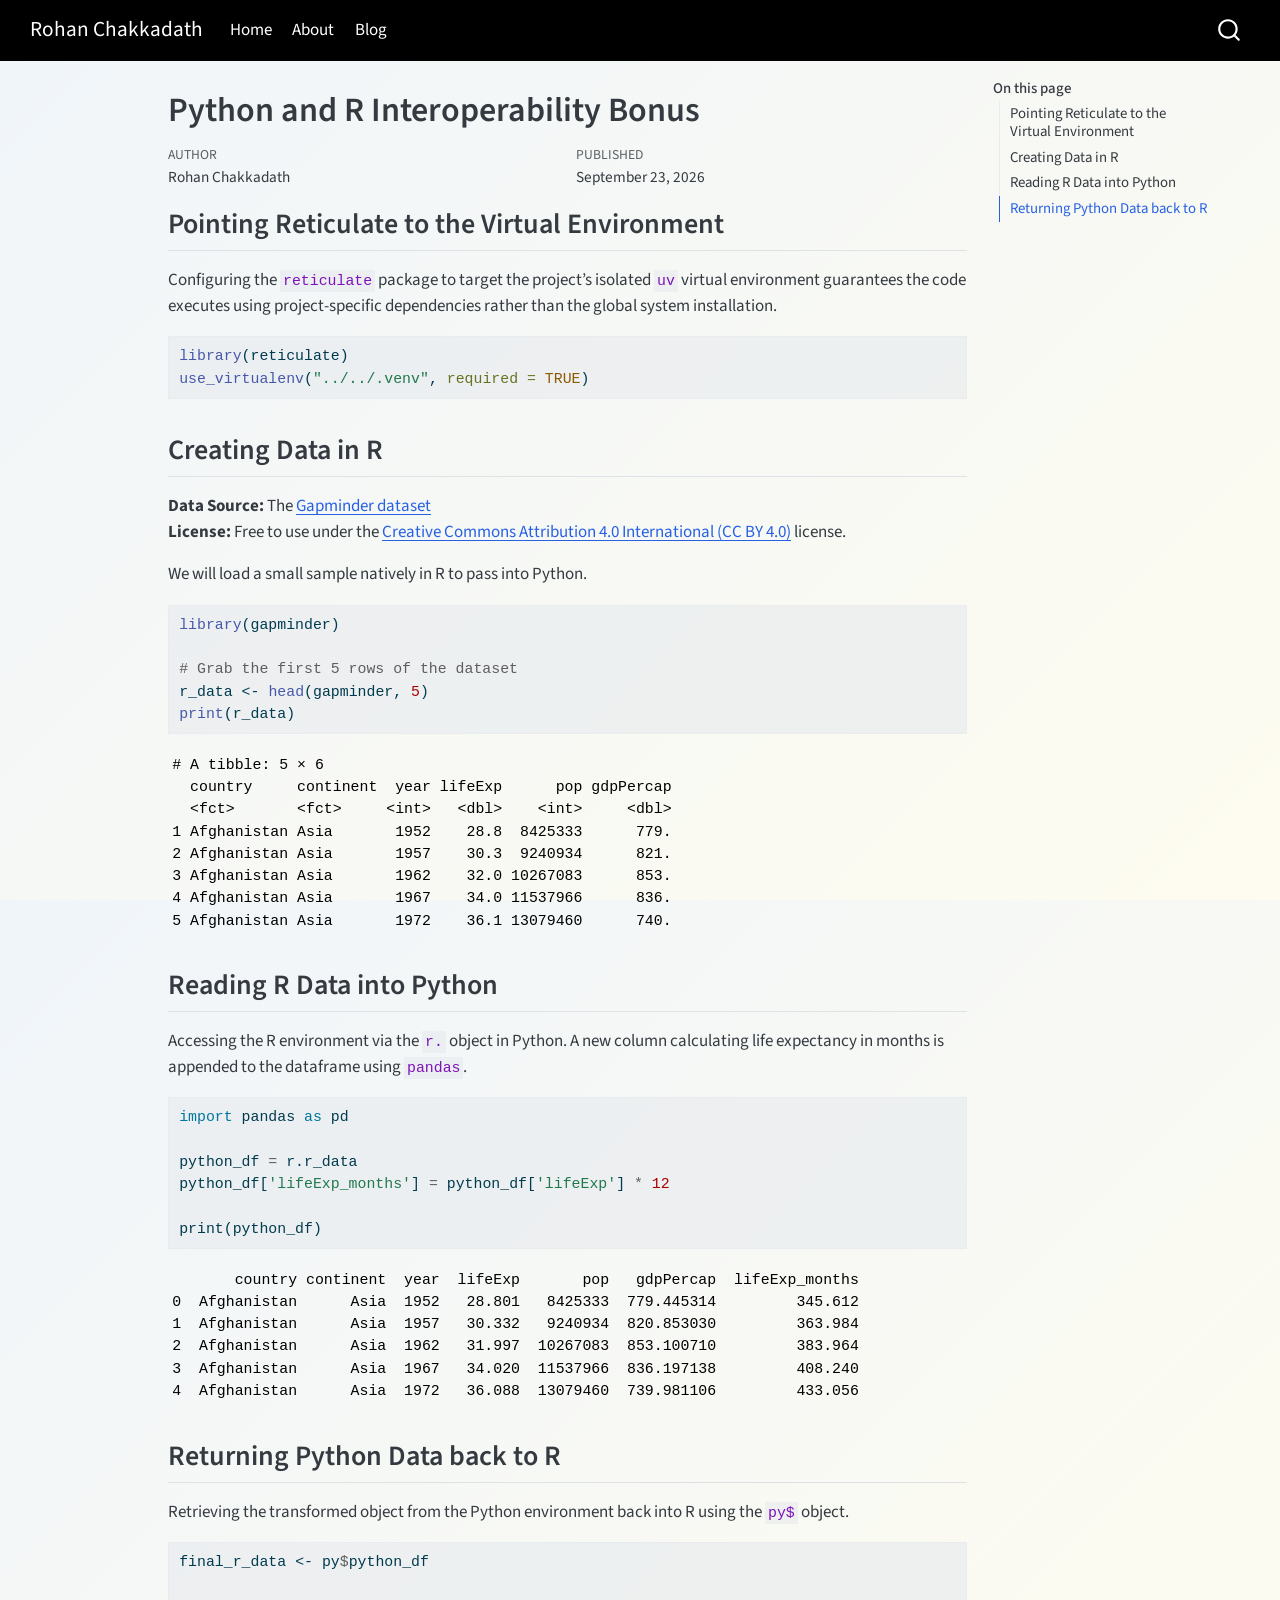
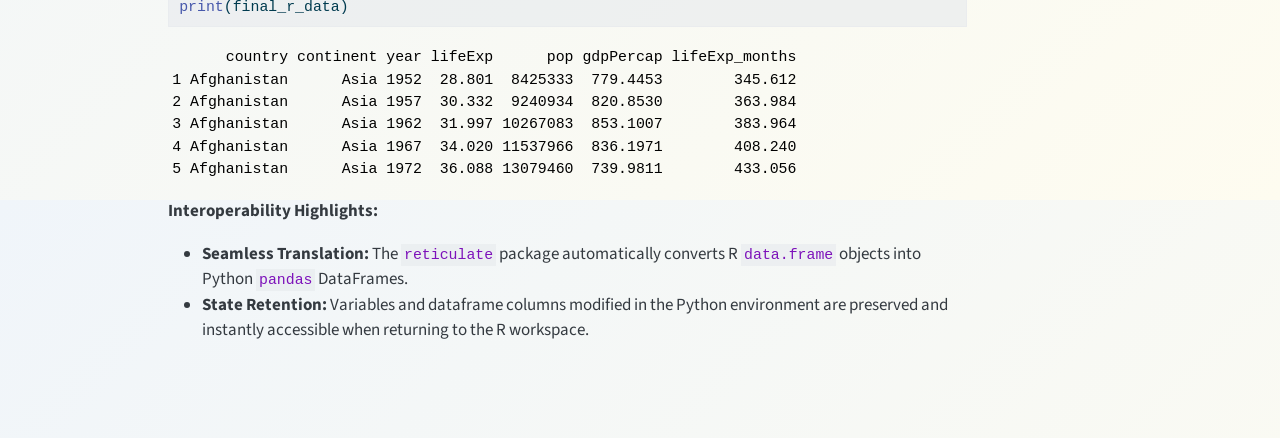
==== commit 3af76f55: "Final: Render -2" ====
--- a/docs/posts/bonus-interoperability/index.html
+++ b/docs/posts/bonus-interoperability/index.html
@@ -274,6 +274,11 @@
 5 Afghanistan      Asia 1972  36.088 13079460  739.9811        433.056</code></pre>
 </div>
 </div>
+<p><strong>Interoperability Highlights:</strong></p>
+<ul>
+<li><strong>Seamless Translation:</strong> The <code>reticulate</code> package automatically converts R <code>data.frame</code> objects into Python <code>pandas</code> DataFrames.</li>
+<li><strong>State Retention:</strong> Variables and dataframe columns modified in the Python environment are preserved and instantly accessible when returning to the R workspace.</li>
+</ul>
 
 
 </section>
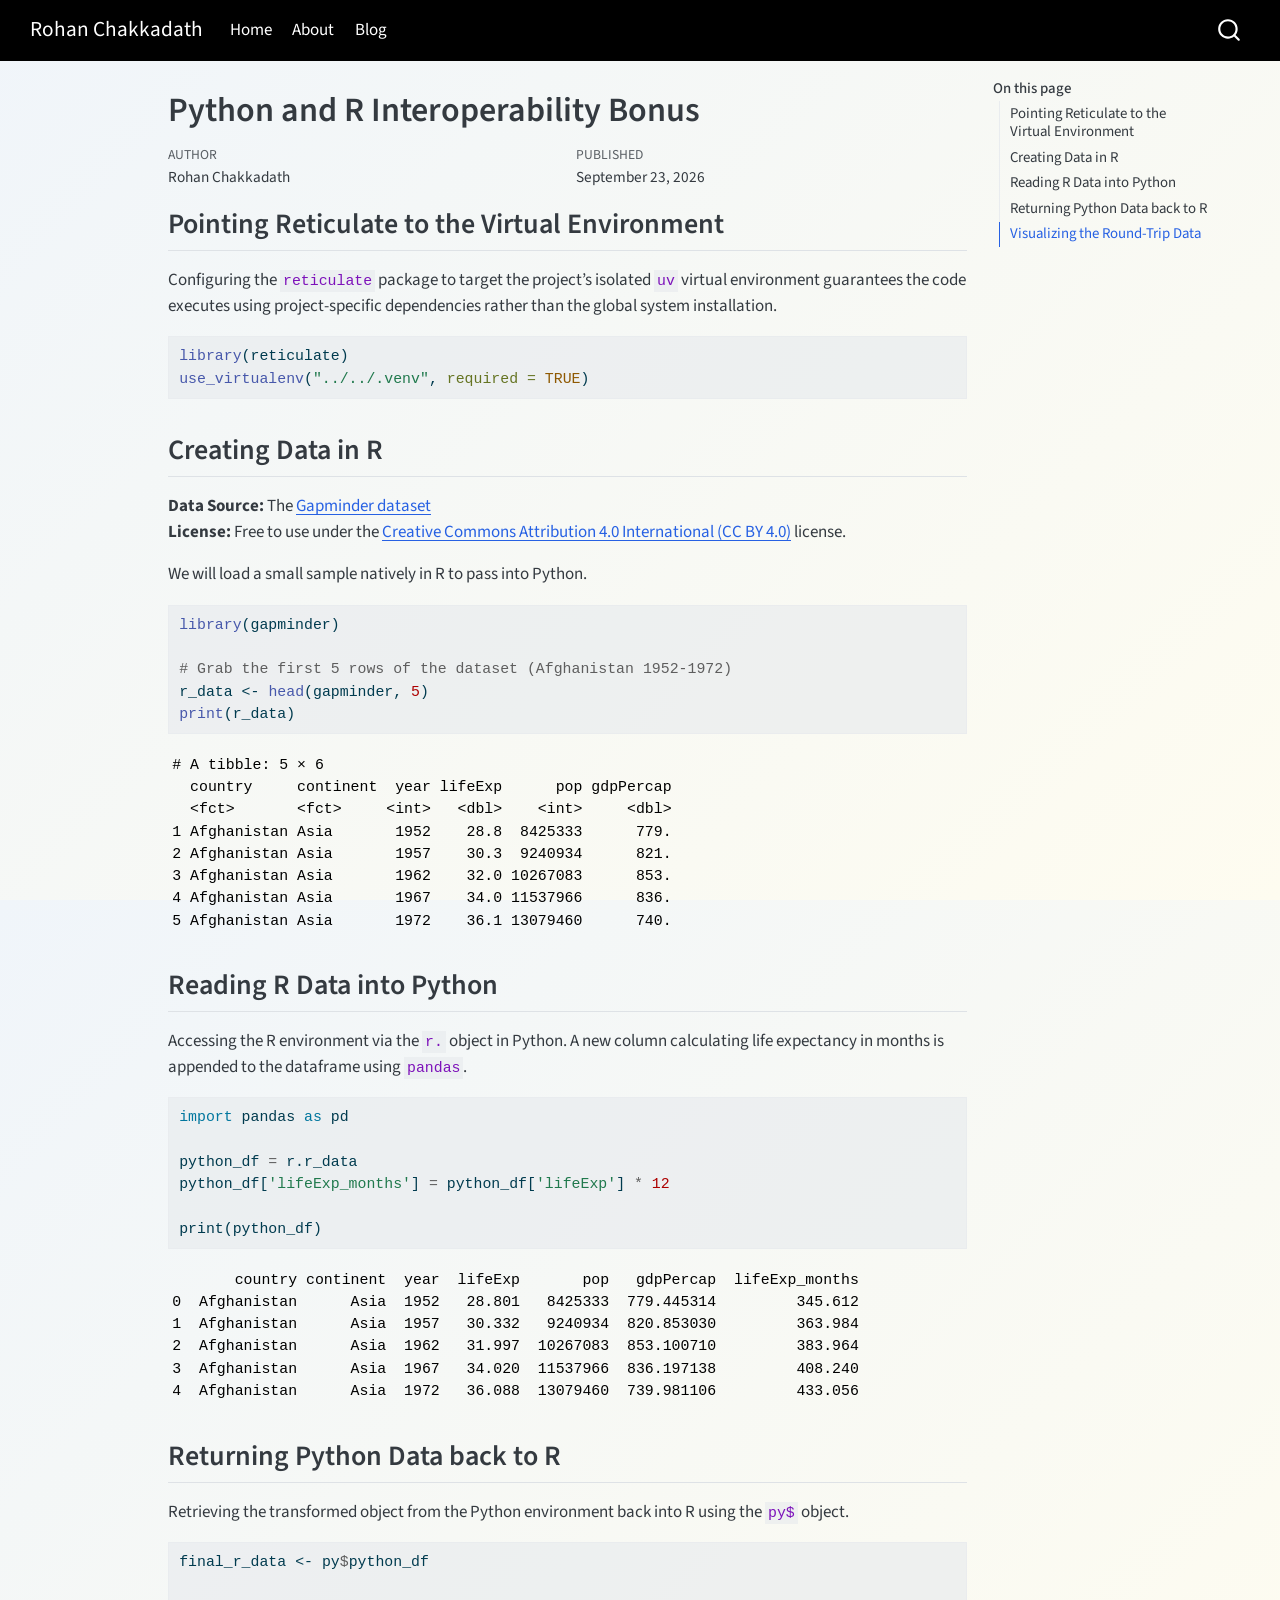
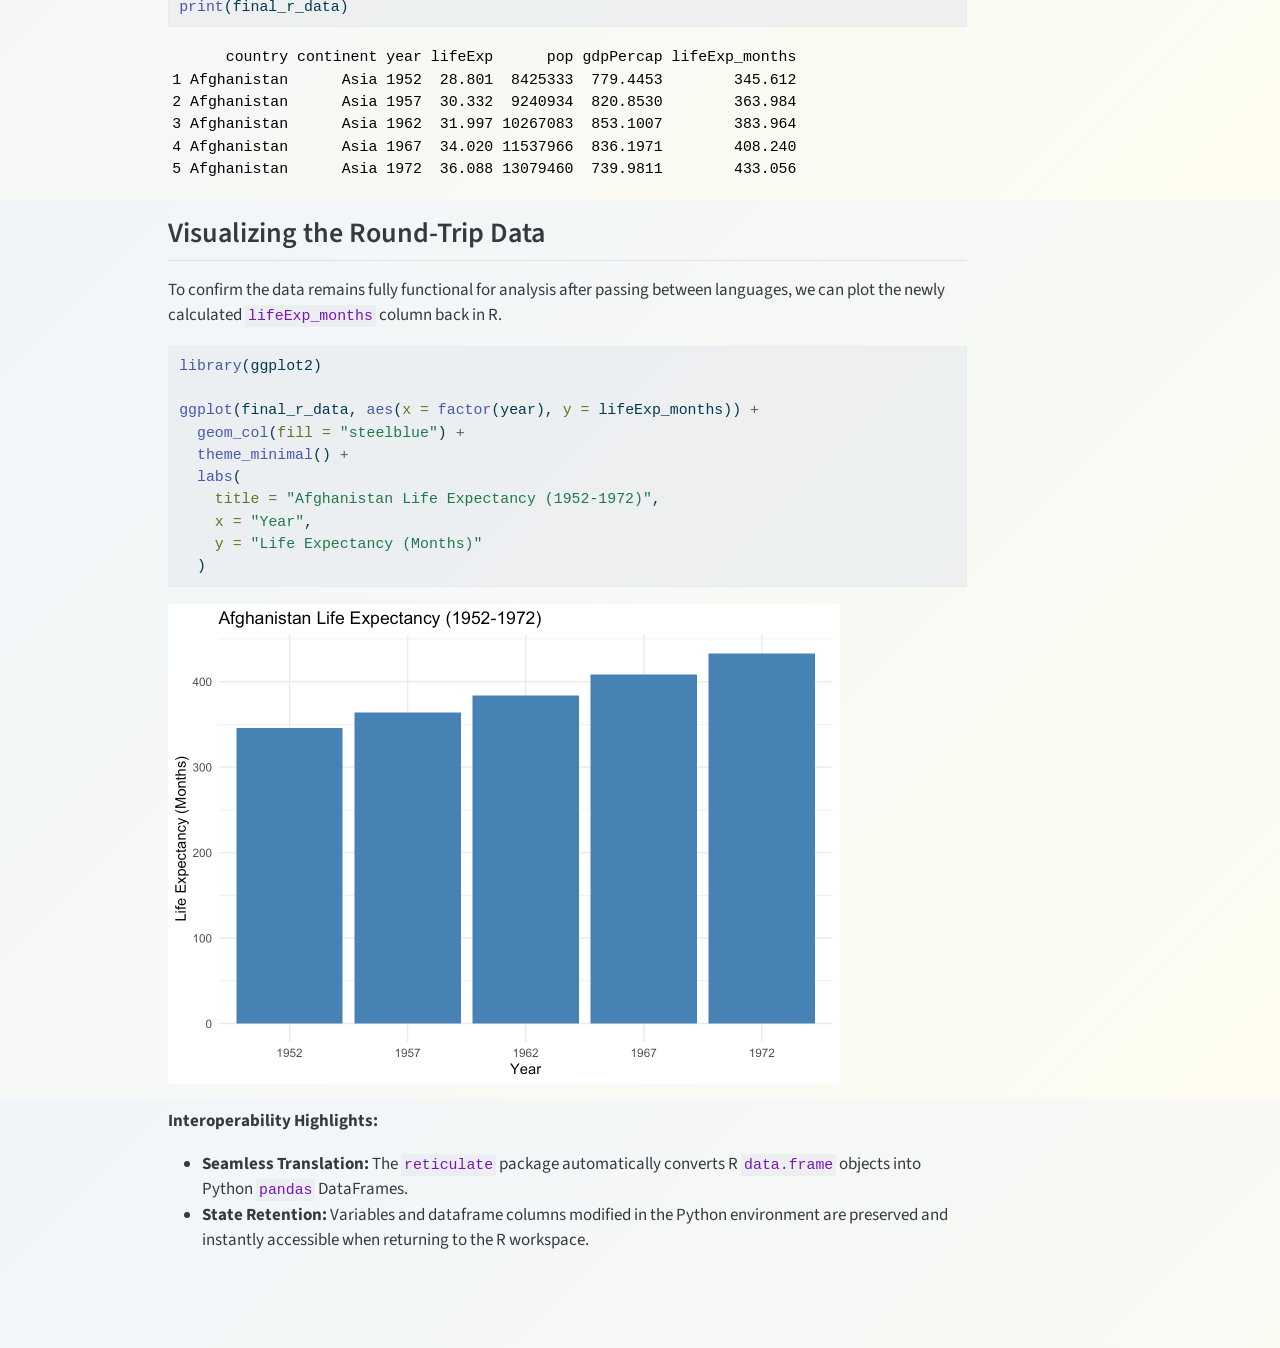
==== commit eede7188: "Final: Render -3" ====
--- a/docs/posts/bonus-interoperability/index.html
+++ b/docs/posts/bonus-interoperability/index.html
@@ -164,6 +164,7 @@
   <li><a href="#creating-data-in-r" id="toc-creating-data-in-r" class="nav-link" data-scroll-target="#creating-data-in-r">Creating Data in R</a></li>
   <li><a href="#reading-r-data-into-python" id="toc-reading-r-data-into-python" class="nav-link" data-scroll-target="#reading-r-data-into-python">Reading R Data into Python</a></li>
   <li><a href="#returning-python-data-back-to-r" id="toc-returning-python-data-back-to-r" class="nav-link" data-scroll-target="#returning-python-data-back-to-r">Returning Python Data back to R</a></li>
+  <li><a href="#visualizing-the-round-trip-data" id="toc-visualizing-the-round-trip-data" class="nav-link" data-scroll-target="#visualizing-the-round-trip-data">Visualizing the Round-Trip Data</a></li>
   </ul>
 </nav>
     </div>
@@ -223,7 +224,7 @@
 <div class="cell">
 <div class="code-copy-outer-scaffold"><div class="sourceCode cell-code" id="cb2"><pre class="sourceCode r code-with-copy"><code class="sourceCode r"><span id="cb2-1"><a href="#cb2-1" aria-hidden="true" tabindex="-1"></a><span class="fu">library</span>(gapminder)</span>
 <span id="cb2-2"><a href="#cb2-2" aria-hidden="true" tabindex="-1"></a></span>
-<span id="cb2-3"><a href="#cb2-3" aria-hidden="true" tabindex="-1"></a><span class="co"># Grab the first 5 rows of the dataset</span></span>
+<span id="cb2-3"><a href="#cb2-3" aria-hidden="true" tabindex="-1"></a><span class="co"># Grab the first 5 rows of the dataset (Afghanistan 1952-1972)</span></span>
 <span id="cb2-4"><a href="#cb2-4" aria-hidden="true" tabindex="-1"></a>r_data <span class="ot">&lt;-</span> <span class="fu">head</span>(gapminder, <span class="dv">5</span>)</span>
 <span id="cb2-5"><a href="#cb2-5" aria-hidden="true" tabindex="-1"></a><span class="fu">print</span>(r_data)</span></code></pre></div><button title="Copy to Clipboard" class="code-copy-button"><i class="bi"></i></button></div>
 <div class="cell-output cell-output-stdout">
@@ -272,6 +273,29 @@
 3 Afghanistan      Asia 1962  31.997 10267083  853.1007        383.964
 4 Afghanistan      Asia 1967  34.020 11537966  836.1971        408.240
 5 Afghanistan      Asia 1972  36.088 13079460  739.9811        433.056</code></pre>
+</div>
+</div>
+</section>
+<section id="visualizing-the-round-trip-data" class="level2">
+<h2 class="anchored" data-anchor-id="visualizing-the-round-trip-data">Visualizing the Round-Trip Data</h2>
+<p>To confirm the data remains fully functional for analysis after passing between languages, we can plot the newly calculated <code>lifeExp_months</code> column back in R.</p>
+<div class="cell">
+<div class="code-copy-outer-scaffold"><div class="sourceCode cell-code" id="cb8"><pre class="sourceCode r code-with-copy"><code class="sourceCode r"><span id="cb8-1"><a href="#cb8-1" aria-hidden="true" tabindex="-1"></a><span class="fu">library</span>(ggplot2)</span>
+<span id="cb8-2"><a href="#cb8-2" aria-hidden="true" tabindex="-1"></a></span>
+<span id="cb8-3"><a href="#cb8-3" aria-hidden="true" tabindex="-1"></a><span class="fu">ggplot</span>(final_r_data, <span class="fu">aes</span>(<span class="at">x =</span> <span class="fu">factor</span>(year), <span class="at">y =</span> lifeExp_months)) <span class="sc">+</span></span>
+<span id="cb8-4"><a href="#cb8-4" aria-hidden="true" tabindex="-1"></a>  <span class="fu">geom_col</span>(<span class="at">fill =</span> <span class="st">"steelblue"</span>) <span class="sc">+</span></span>
+<span id="cb8-5"><a href="#cb8-5" aria-hidden="true" tabindex="-1"></a>  <span class="fu">theme_minimal</span>() <span class="sc">+</span></span>
+<span id="cb8-6"><a href="#cb8-6" aria-hidden="true" tabindex="-1"></a>  <span class="fu">labs</span>(</span>
+<span id="cb8-7"><a href="#cb8-7" aria-hidden="true" tabindex="-1"></a>    <span class="at">title =</span> <span class="st">"Afghanistan Life Expectancy (1952-1972)"</span>,</span>
+<span id="cb8-8"><a href="#cb8-8" aria-hidden="true" tabindex="-1"></a>    <span class="at">x =</span> <span class="st">"Year"</span>,</span>
+<span id="cb8-9"><a href="#cb8-9" aria-hidden="true" tabindex="-1"></a>    <span class="at">y =</span> <span class="st">"Life Expectancy (Months)"</span></span>
+<span id="cb8-10"><a href="#cb8-10" aria-hidden="true" tabindex="-1"></a>  )</span></code></pre></div><button title="Copy to Clipboard" class="code-copy-button"><i class="bi"></i></button></div>
+<div class="cell-output-display">
+<div>
+<figure class="figure">
+<p><img src="index_files/figure-html/unnamed-chunk-5-1.png" class="img-fluid figure-img" width="672"></p>
+</figure>
+</div>
 </div>
 </div>
 <p><strong>Interoperability Highlights:</strong></p>
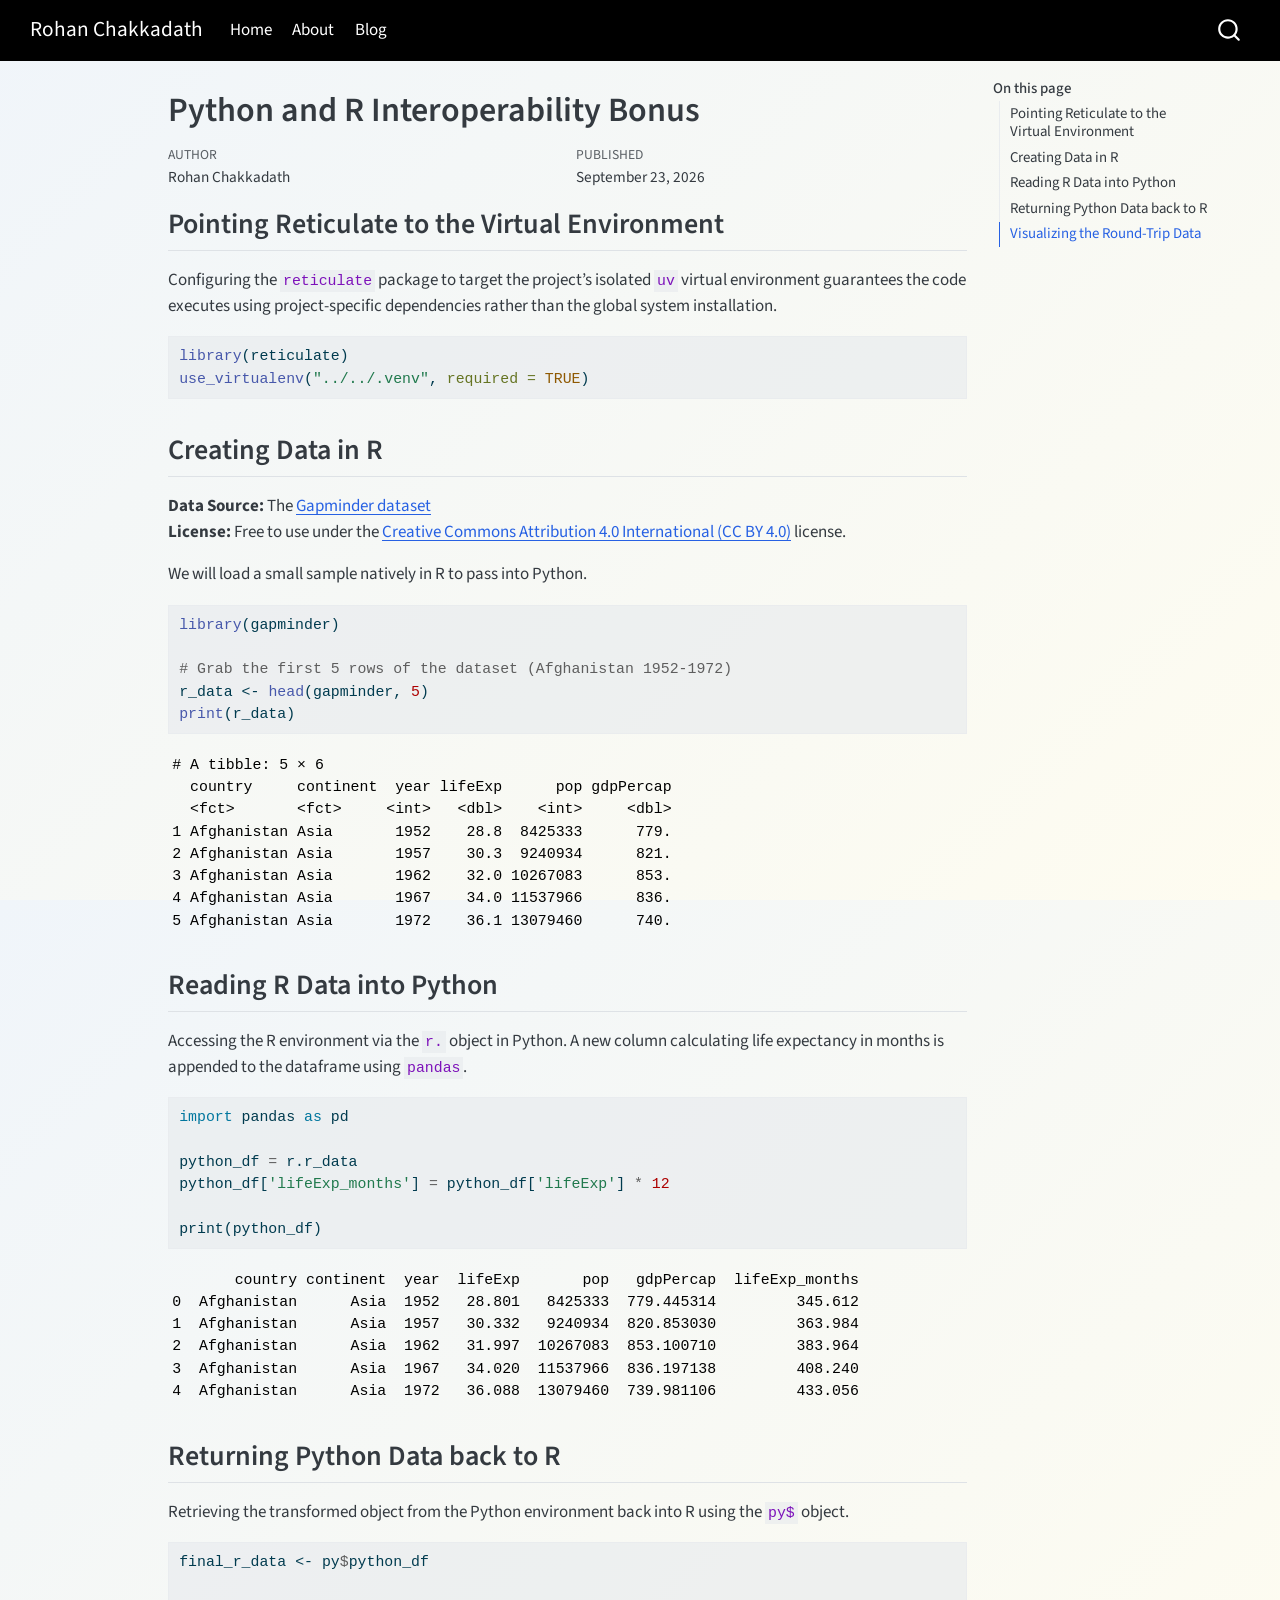
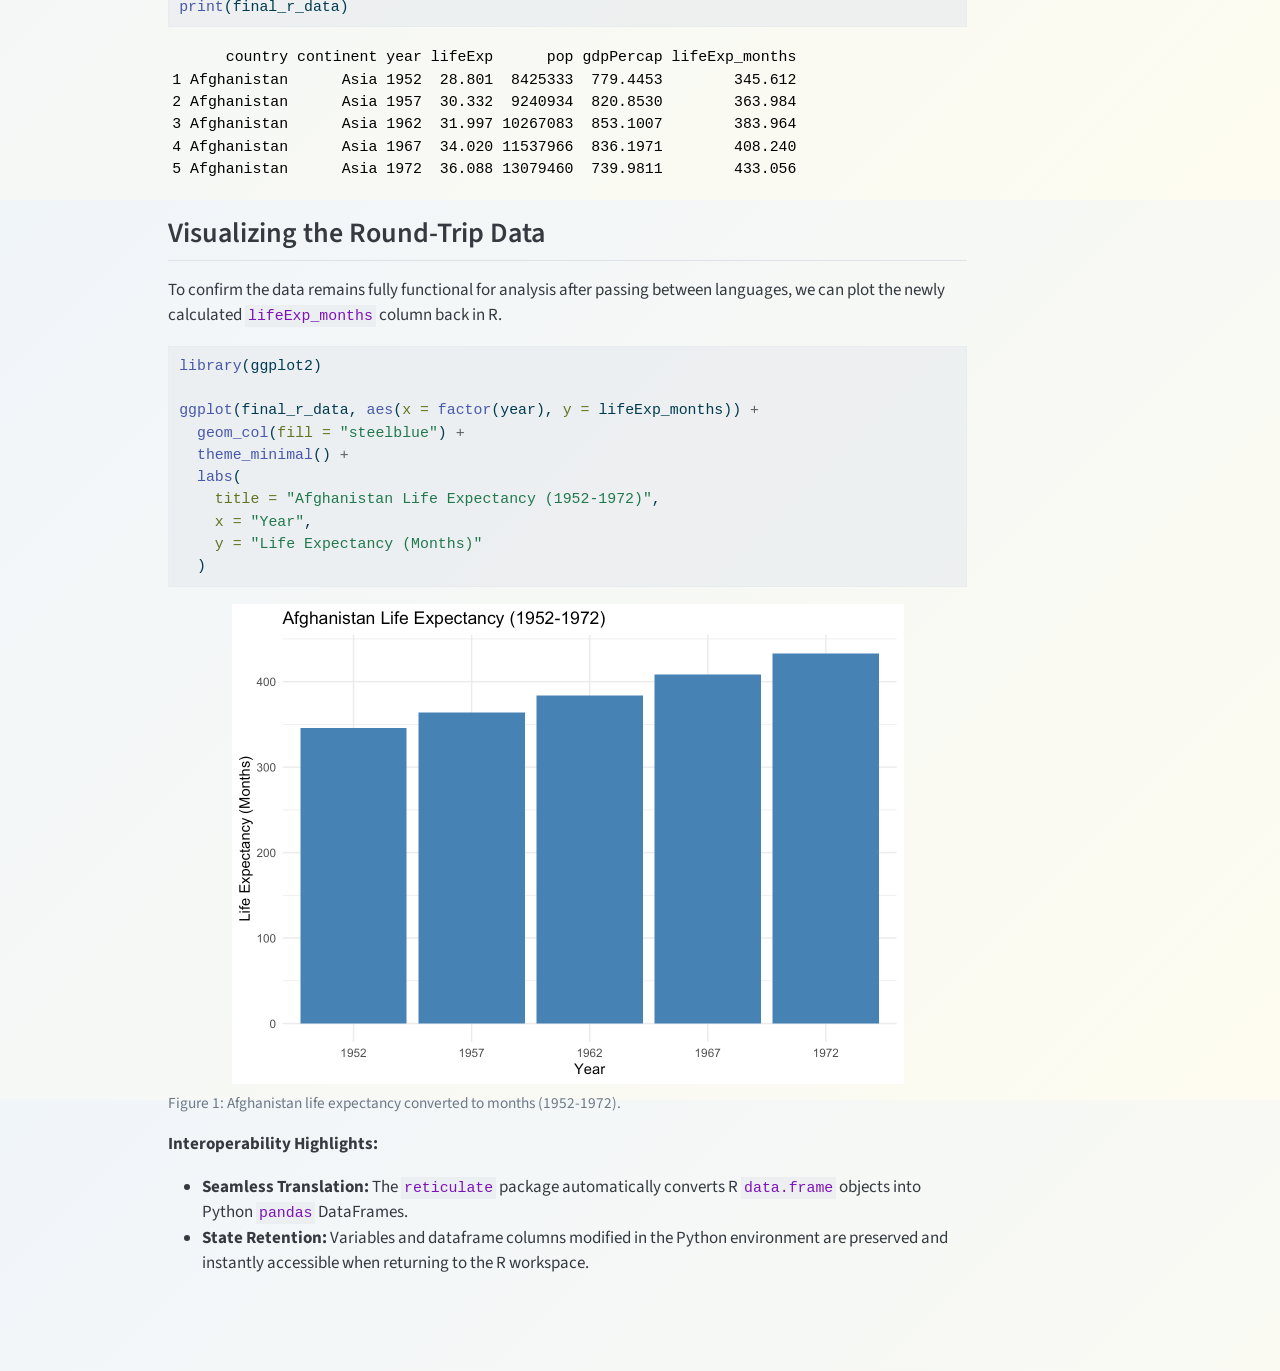
==== commit 7c6c12f7: "Final: Render -4" ====
--- a/docs/posts/bonus-interoperability/index.html
+++ b/docs/posts/bonus-interoperability/index.html
@@ -291,9 +291,14 @@
 <span id="cb8-9"><a href="#cb8-9" aria-hidden="true" tabindex="-1"></a>    <span class="at">y =</span> <span class="st">"Life Expectancy (Months)"</span></span>
 <span id="cb8-10"><a href="#cb8-10" aria-hidden="true" tabindex="-1"></a>  )</span></code></pre></div><button title="Copy to Clipboard" class="code-copy-button"><i class="bi"></i></button></div>
 <div class="cell-output-display">
-<div>
-<figure class="figure">
-<p><img src="index_files/figure-html/unnamed-chunk-5-1.png" class="img-fluid figure-img" width="672"></p>
+<div id="fig-afghanistan-life-exp" class="quarto-float quarto-figure quarto-figure-center anchored">
+<figure class="quarto-float quarto-float-fig figure">
+<div aria-describedby="fig-afghanistan-life-exp-caption-0ceaefa1-69ba-4598-a22c-09a6ac19f8ca">
+<img src="index_files/figure-html/fig-afghanistan-life-exp-1.png" class="img-fluid figure-img" width="672">
+</div>
+<figcaption class="quarto-float-caption-bottom quarto-float-caption quarto-float-fig" id="fig-afghanistan-life-exp-caption-0ceaefa1-69ba-4598-a22c-09a6ac19f8ca">
+Figure&nbsp;1: Afghanistan life expectancy converted to months (1952-1972).
+</figcaption>
 </figure>
 </div>
 </div>
